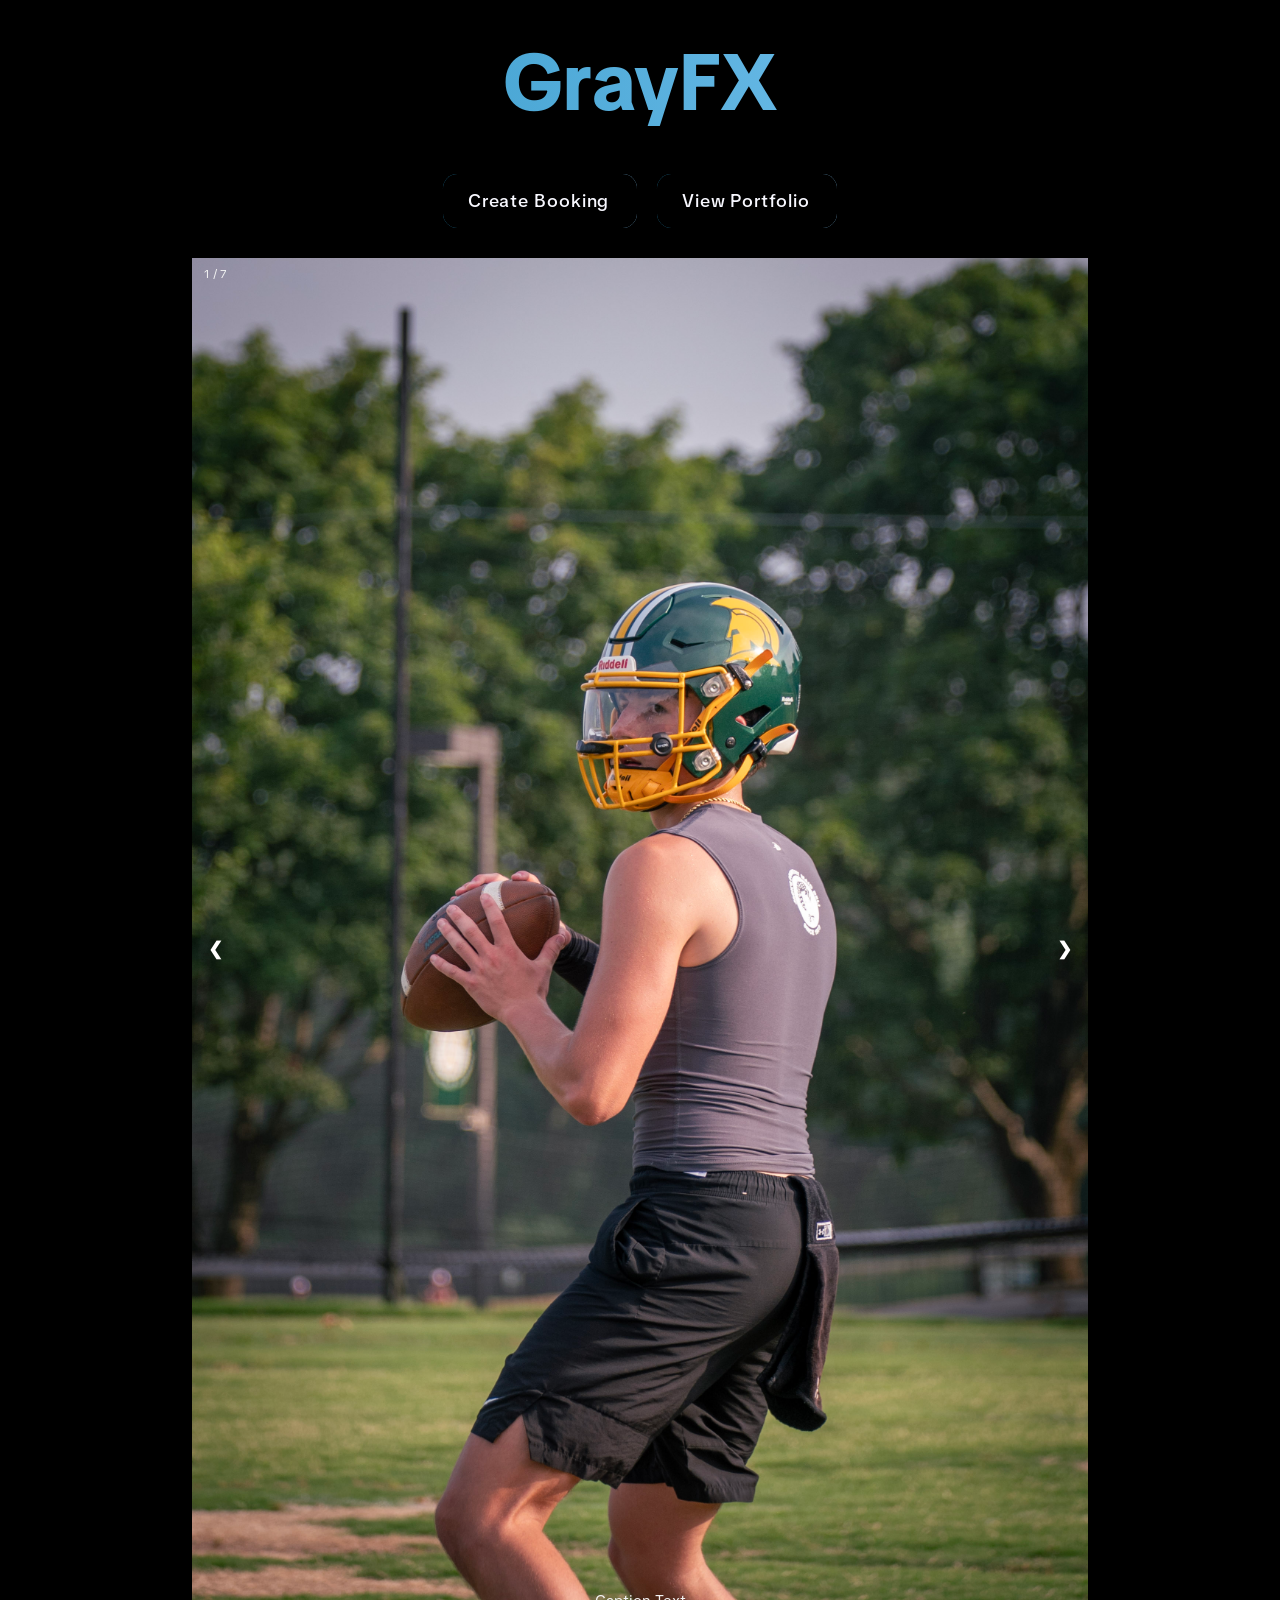
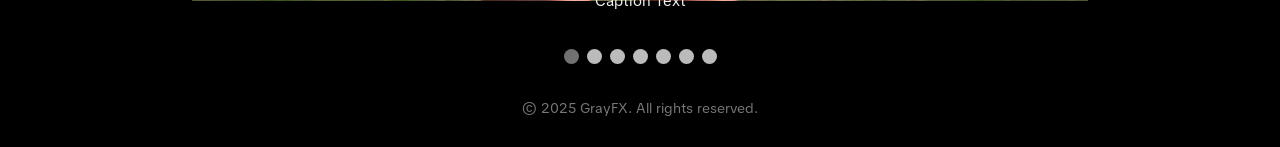
==== index.html @ 68b94ccf "Update index.html" ====
<!doctype html>
<html lang="en">
    <head>
        <meta charset="UTF-8" />
        <meta name="viewport" content="width=device-width, initial-scale=1" />
        <title>GrayFX</title>
        <link rel="preconnect" href="https://fonts.googleapis.com" />
        <link rel="preconnect" href="https://fonts.gstatic.com" crossorigin />
        <link
            href="https://fonts.googleapis.com/css2?family=TikTok+Sans:opsz,wght@12..36,300..900&display=swap"
            rel="stylesheet" />
        <style>
            .tiktok-sans-600 > {
                font-family: "TikTok Sans", sans-serif;
                font-optical-sizing: auto;
                font-weight: 600;
                font-style: normal;
                font-variation-settings:
                    "slnt" 0,
                    "wdth" 100;
            }
            :root {
                --primary: #2885b8;
                --background: #000000;
                --text-light: #f0f0f0;
                --text-muted: #cccccc;
            }

            body {
                margin: 0;
                font-family: "TikTok Sans";
                background-color: var(--background);
                color: var(--text-light);
            }

            .site-title {
                text-align: center;
                font-size: 5rem;
                font-weight: bold;
                margin: 30px 0 10px 0;
                 background: linear-gradient(to right, #228EBD, #8DD0FC);
  -webkit-background-clip: text;
  -webkit-text-fill-color: transparent;
            }

            header {
                background-color: var(--background);
                padding: 10px 20px 30px;
                text-align: center;
            }

            .button-group {
                display: flex;
                justify-content: center;
                gap: 20px;
                margin-top: 20px;
            }

            .button {
                background-color: var(--primary);
                color: #fff;
                padding: 16px 30px;
                font-size: 1.2rem;
                font-weight: bold;
                border: none;
                border-radius: 8px;
                text-decoration: none;
                transition: background-color 0.3s ease;
            }

            .button:hover {
                background-color: #1e6c97;
            }

            .gallery {
                display: grid;
                grid-template-columns: repeat(auto-fit, minmax(280px, 1fr));
                gap: 20px;
                padding: 40px 30px;
                max-width: 1000px;
                margin: 0 auto;
            }

            .gallery-item {
                background-color: #111;
                border-radius: 8px;
                overflow: hidden;
                box-shadow: 0 0 10px rgba(0, 0, 0, 0.6);
            }

            .gallery-item img {
                width: 100%;
                height: auto;
                display: block;
            }

            .caption {
                padding: 12px 16px;
                font-size: 1rem;
                color: var(--text-muted);
                text-align: center;
            }

            footer {
                text-align: center;
                padding: 30px 20px;
                font-size: 0.9rem;
                color: #777;
            }

            @media (max-width: 600px) {
                .site-title {
                    font-size: 2.2rem;
                }

                .button {
                    font-size: 1rem;
                    padding: 12px 20px;
                }
            }

            * {
                box-sizing: border-box;
            }

            /* Slideshow container */
            .slideshow-container {
                max-width: 70%;
                position: relative;
                margin: auto;
            }

            /* Hide the images by default */
            .mySlides {
                display: none;
            }

            /* Next & previous buttons */
            .prev,
            .next {
                cursor: pointer;
                position: absolute;
                top: 50%;
                width: auto;
                margin-top: -22px;
                padding: 16px;
                color: white;
                font-weight: bold;
                font-size: 18px;
                transition: 0.6s ease;
                border-radius: 0 3px 3px 0;
                user-select: none;
            }

            /* Position the "next button" to the right */
            .next {
                right: 0;
                border-radius: 3px 0 0 3px;
            }

            /* On hover, add a black background color with a little bit see-through */
            .prev:hover,
            .next:hover {
                background-color: rgba(0, 0, 0, 0.8);
            }

            /* Caption text */
            .text {
                color: #f2f2f2;
                font-size: 15px;
                padding: 8px 12px;
                position: absolute;
                bottom: 8px;
                width: 100%;
                text-align: center;
            }

            /* Number text (1/3 etc) */
            .numbertext {
                color: #f2f2f2;
                font-size: 12px;
                padding: 8px 12px;
                position: absolute;
                top: 0;
            }

            /* The dots/bullets/indicators */
            .dot {
                cursor: pointer;
                height: 15px;
                width: 15px;
                margin: 0 2px;
                background-color: #bbb;
                border-radius: 50%;
                display: inline-block;
                transition: background-color 0.6s ease;
            }

            .active,
            .dot:hover {
                background-color: #717171;
            }

            /* Fading animation */
            .fade {
                animation-name: fade;
                animation-duration: 1.5s;
            }

            @keyframes fade {
                from {
                    opacity: 0.4;
                }
                to {
                    opacity: 1;
                }
            }
            .cssbuttons-io {
                position: relative;
                font-family: inherit;
                font-weight: 500;
                font-size: 18px;
                letter-spacing: 0.05em;
                border-radius: 0.8em;
                cursor: pointer;
                border: none;
                background: linear-gradient(to right, #228EBD, #8DD0FC);
                color: ghostwhite;
                overflow: hidden;
            }

            .cssbuttons-io svg {
                width: 1.2em;
                height: 1.2em;
                margin-right: 0.5em;
            }

            .cssbuttons-io span {
                position: relative;
                z-index: 10;
                transition: color 0.4s;
                display: inline-flex;
                align-items: center;
                padding: 0.8em 1.2em 0.8em 1.05em;
            }

            .cssbuttons-io::before,
            .cssbuttons-io::after {
                position: absolute;
                top: 0;
                left: 0;
                width: 100%;
                height: 100%;
                z-index: 0;
            }

            .cssbuttons-io::before {
                content: "";
                background: #000;
                width: 120%;
                left: -10%;
                transform: skew(30deg);
                transition: transform 0.4s cubic-bezier(0.3, 1, 0.8, 1);
            }

            .cssbuttons-io:hover::before {
                transform: translate3d(100%, 0, 0);
            }

            .cssbuttons-io:active {
                transform: scale(0.95);
            }
        </style>
        <script>
            window.onload = function () {
                currentSlide(1);
            };

            let slideIndex = 1;

            function plusSlides(n) {
                showSlides((slideIndex += n));
            }

            function currentSlide(n) {
                showSlides((slideIndex = n));
            }

            function showSlides(n) {
                let i;
                let slides = document.getElementsByClassName("mySlides");
                let dots = document.getElementsByClassName("dot");

                if (n > slides.length) {
                    slideIndex = 1;
                }
                if (n < 1) {
                    slideIndex = slides.length;
                }

                for (i = 0; i < slides.length; i++) {
                    slides[i].style.display = "none";
                }

                for (i = 0; i < dots.length; i++) {
                    dots[i].className = dots[i].className.replace(" active", "");
                }

                slides[slideIndex - 1].style.display = "block";
                dots[slideIndex - 1].className += " active";
            }
        </script>
    </head>
    <body>
        <script>
            currentSlide(1);
        </script>
        <div class="site-title">GrayFX</div>

        <header>
            <div class="button-group">
                <button class="cssbuttons-io">
                    <span> Create Booking</span>
                </button>

                <button class="cssbuttons-io">
                    <span> View Portfolio</span>
                </button>
            </div>
        </header>

        <!-- Slideshow container -->
        <div class="slideshow-container">
            <!-- Full-width images with number and caption text -->
            <div class="mySlides fade">
                <div class="numbertext">1 / 7</div>
                <img src="images/photo1.jpg" style="width: 100%" />
                <div class="text">Caption Text</div>
            </div>

            <div class="mySlides fade">
                <div class="numbertext">2 / 7</div>
                <img src="images/photo2.jpg" style="width: 100%" />
                <div class="text">Caption Two</div>
            </div>

            <div class="mySlides fade">
                <div class="numbertext">3 / 7</div>
                <img src="images/photo3.jpg" style="width: 100%" />
                <div class="text">Caption Three</div>
            </div>

            <div class="mySlides fade">
                <div class="numbertext">4 / 7</div>
                <img src="images/photo4.jpg" style="width: 100%" />
                <div class="text">Caption Text</div>
            </div>

            <div class="mySlides fade">
                <div class="numbertext">5 / 7</div>
                <img src="images/photo5.jpg" style="width: 100%" />
                <div class="text">Caption Two</div>
            </div>

            <div class="mySlides fade">
                <div class="numbertext">6 / 7</div>
                <img src="images/photo6.jpg" style="width: 100%" />
                <div class="text">Caption Three</div>
            </div>

            <div class="mySlides fade">
                <div class="numbertext">7 / 7</div>
                <img src="images/photo7.jpg" style="width: 100%" />
                <div class="text">Caption Three</div>
            </div>

            <!-- Next and previous buttons -->
            <a class="prev" onclick="plusSlides(-1)">&#10094;</a>
                                                      <a class="next" onclick="plusSlides(1)">&#10095;</a>
        </div>
        <br />

        <!-- The dots/circles -->
        <div style="text-align: center">
            <span class="dot" onclick="currentSlide(1)"></span>
            <span class="dot" onclick="currentSlide(2)"></span>
            <span class="dot" onclick="currentSlide(3)"></span>
            <span class="dot" onclick="currentSlide(4)"></span>
            <span class="dot" onclick="currentSlide(5)"></span>
            <span class="dot" onclick="currentSlide(6)"></span>
            <span class="dot" onclick="currentSlide(7)"></span>
        </div>

        <footer>&copy; 2025 GrayFX. All rights reserved.</footer>
    </body>
</html>
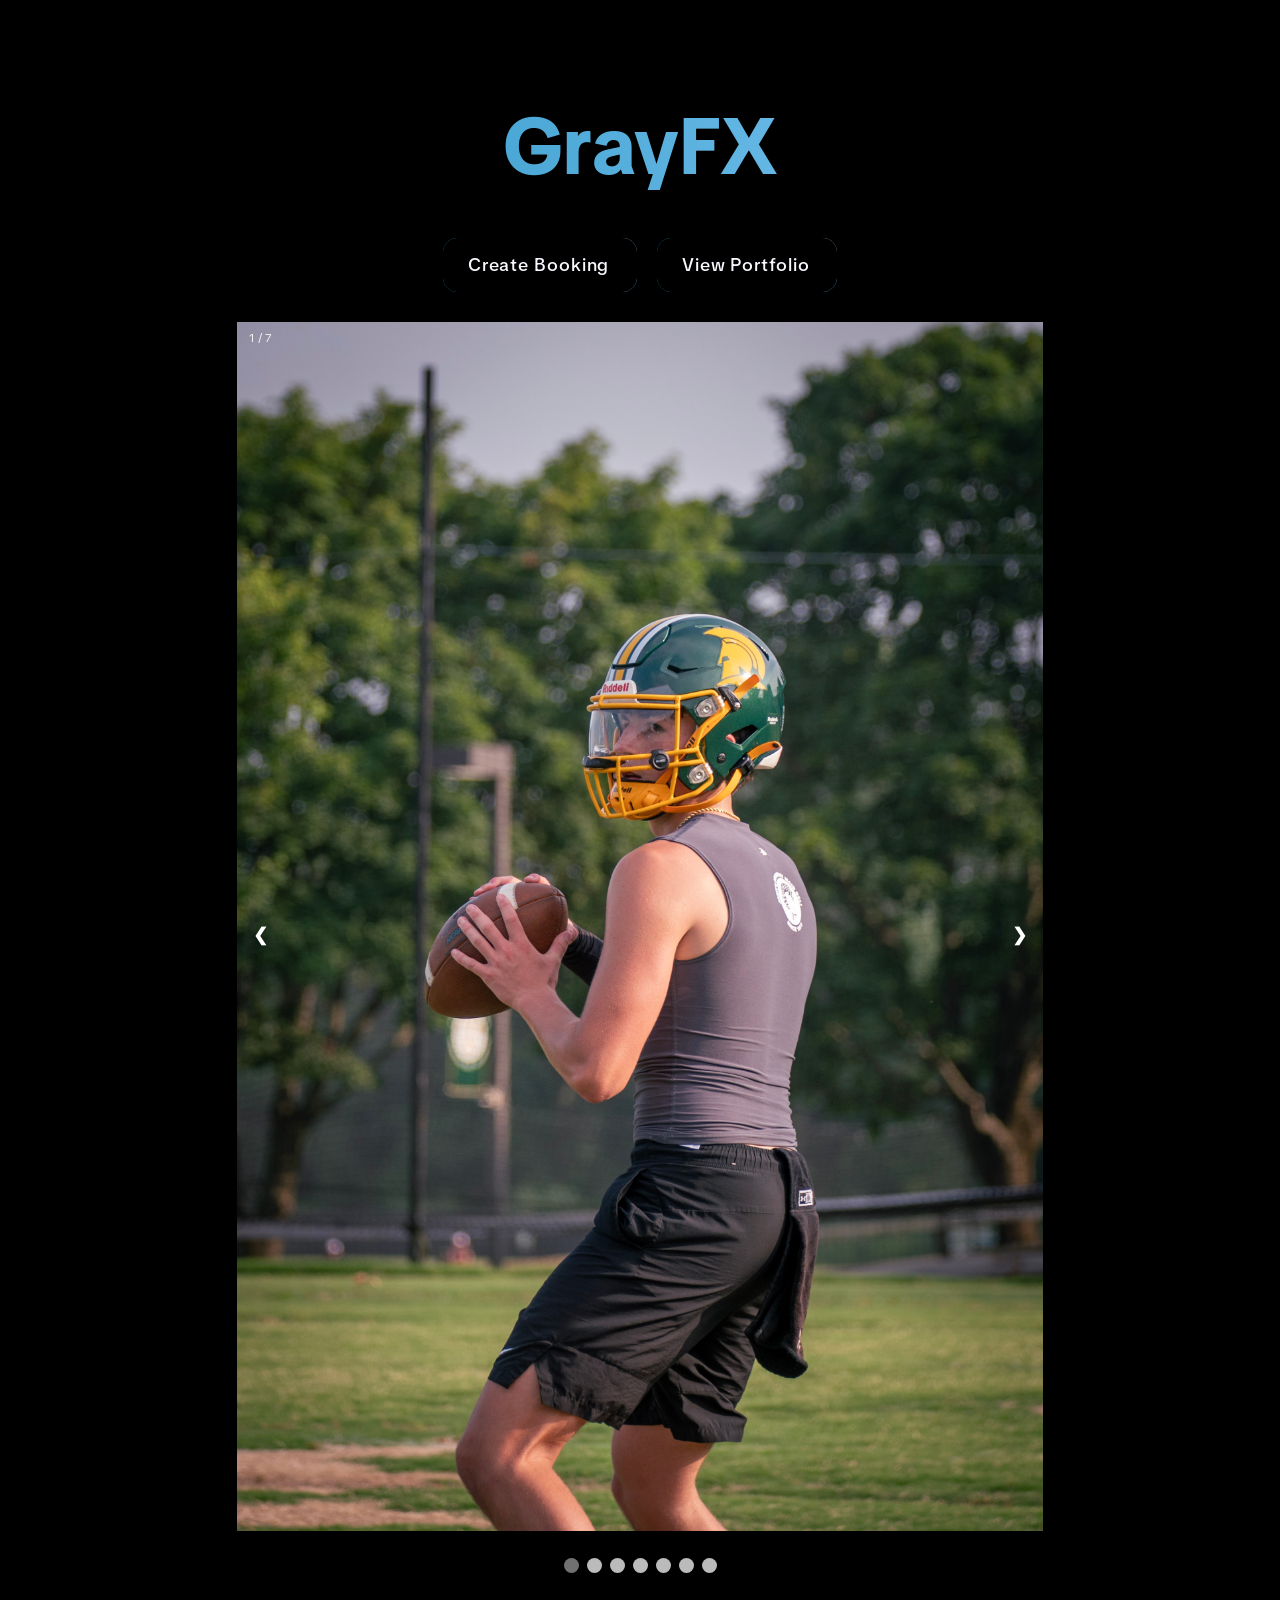
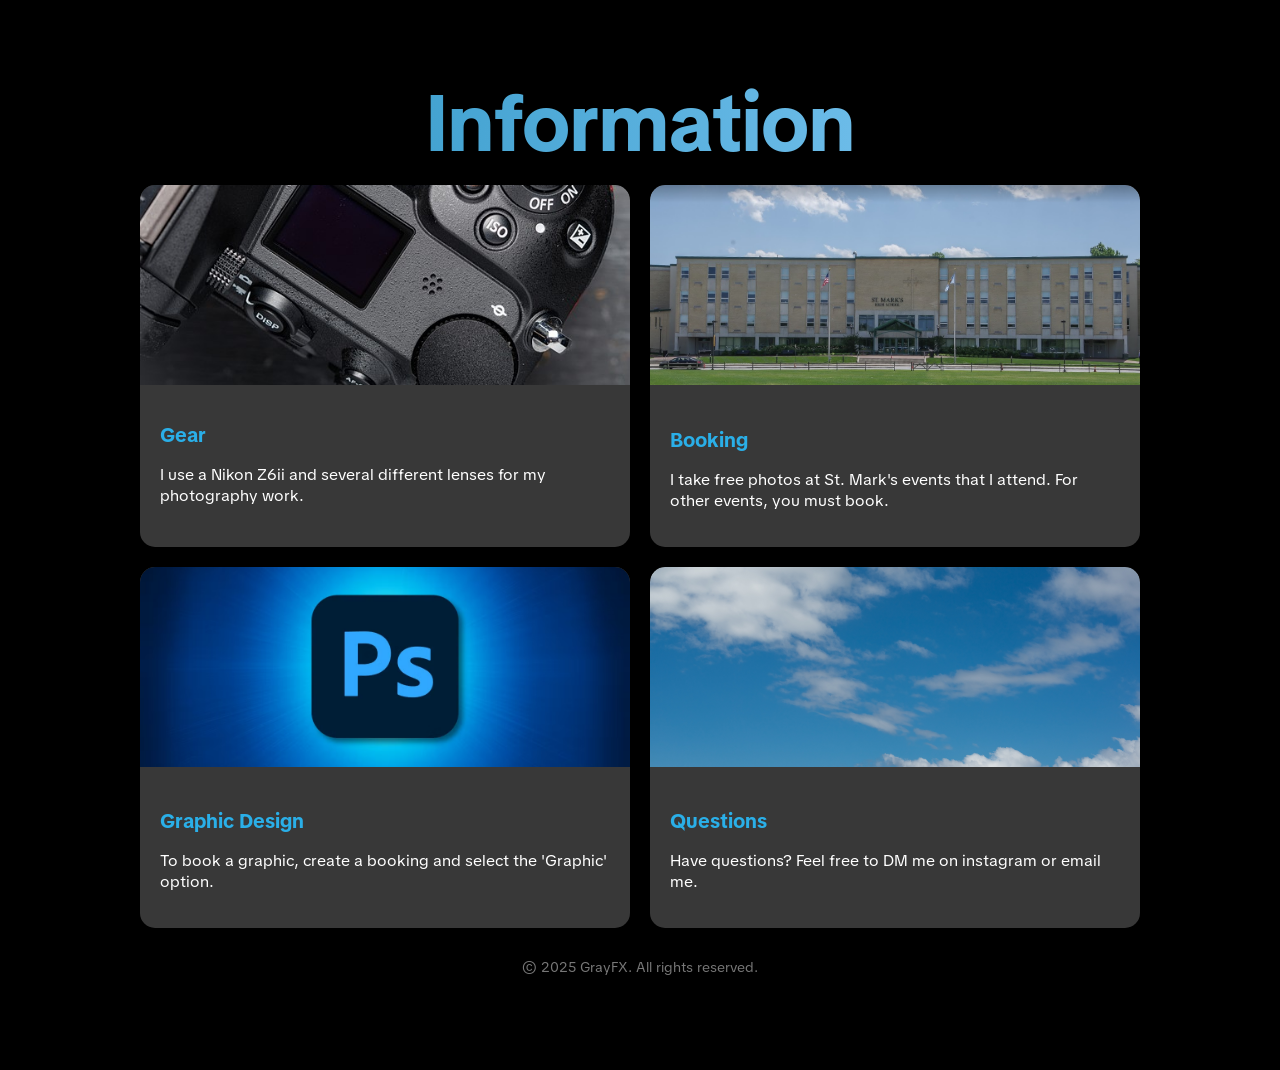
==== commit 6300e0ea: "Add files via upload" ====
--- a/index.html
+++ b/index.html
@@ -10,265 +10,314 @@
             href="https://fonts.googleapis.com/css2?family=TikTok+Sans:opsz,wght@12..36,300..900&display=swap"
             rel="stylesheet" />
         <style>
-            .tiktok-sans-600 > {
-                font-family: "TikTok Sans", sans-serif;
-                font-optical-sizing: auto;
-                font-weight: 600;
-                font-style: normal;
-                font-variation-settings:
-                    "slnt" 0,
-                    "wdth" 100;
-            }
-            :root {
-                --primary: #2885b8;
-                --background: #000000;
-                --text-light: #f0f0f0;
-                --text-muted: #cccccc;
-            }
-
-            body {
-                margin: 0;
-                font-family: "TikTok Sans";
-                background-color: var(--background);
-                color: var(--text-light);
-            }
-
-            .site-title {
-                text-align: center;
-                font-size: 5rem;
-                font-weight: bold;
-                margin: 30px 0 10px 0;
-                 background: linear-gradient(to right, #228EBD, #8DD0FC);
-  -webkit-background-clip: text;
-  -webkit-text-fill-color: transparent;
-            }
-
-            header {
-                background-color: var(--background);
-                padding: 10px 20px 30px;
-                text-align: center;
-            }
-
-            .button-group {
-                display: flex;
-                justify-content: center;
-                gap: 20px;
-                margin-top: 20px;
-            }
-
-            .button {
-                background-color: var(--primary);
-                color: #fff;
-                padding: 16px 30px;
-                font-size: 1.2rem;
-                font-weight: bold;
-                border: none;
-                border-radius: 8px;
-                text-decoration: none;
-                transition: background-color 0.3s ease;
-            }
-
-            .button:hover {
-                background-color: #1e6c97;
-            }
-
-            .gallery {
-                display: grid;
-                grid-template-columns: repeat(auto-fit, minmax(280px, 1fr));
-                gap: 20px;
-                padding: 40px 30px;
-                max-width: 1000px;
-                margin: 0 auto;
-            }
-
-            .gallery-item {
-                background-color: #111;
-                border-radius: 8px;
-                overflow: hidden;
-                box-shadow: 0 0 10px rgba(0, 0, 0, 0.6);
-            }
-
-            .gallery-item img {
-                width: 100%;
-                height: auto;
-                display: block;
-            }
-
-            .caption {
-                padding: 12px 16px;
-                font-size: 1rem;
-                color: var(--text-muted);
-                text-align: center;
-            }
-
-            footer {
-                text-align: center;
-                padding: 30px 20px;
-                font-size: 0.9rem;
-                color: #777;
-            }
-
-            @media (max-width: 600px) {
-                .site-title {
-                    font-size: 2.2rem;
-                }
-
-                .button {
-                    font-size: 1rem;
-                    padding: 12px 20px;
-                }
-            }
-
-            * {
-                box-sizing: border-box;
-            }
-
-            /* Slideshow container */
-            .slideshow-container {
-                max-width: 70%;
-                position: relative;
-                margin: auto;
-            }
-
-            /* Hide the images by default */
-            .mySlides {
-                display: none;
-            }
-
-            /* Next & previous buttons */
-            .prev,
-            .next {
-                cursor: pointer;
-                position: absolute;
-                top: 50%;
-                width: auto;
-                margin-top: -22px;
-                padding: 16px;
-                color: white;
-                font-weight: bold;
-                font-size: 18px;
-                transition: 0.6s ease;
-                border-radius: 0 3px 3px 0;
-                user-select: none;
-            }
-
-            /* Position the "next button" to the right */
-            .next {
-                right: 0;
-                border-radius: 3px 0 0 3px;
-            }
-
-            /* On hover, add a black background color with a little bit see-through */
-            .prev:hover,
-            .next:hover {
-                background-color: rgba(0, 0, 0, 0.8);
-            }
-
-            /* Caption text */
-            .text {
-                color: #f2f2f2;
-                font-size: 15px;
-                padding: 8px 12px;
-                position: absolute;
-                bottom: 8px;
-                width: 100%;
-                text-align: center;
-            }
-
-            /* Number text (1/3 etc) */
-            .numbertext {
-                color: #f2f2f2;
-                font-size: 12px;
-                padding: 8px 12px;
-                position: absolute;
-                top: 0;
-            }
-
-            /* The dots/bullets/indicators */
-            .dot {
-                cursor: pointer;
-                height: 15px;
-                width: 15px;
-                margin: 0 2px;
-                background-color: #bbb;
-                border-radius: 50%;
-                display: inline-block;
-                transition: background-color 0.6s ease;
-            }
-
-            .active,
-            .dot:hover {
-                background-color: #717171;
-            }
-
-            /* Fading animation */
-            .fade {
-                animation-name: fade;
-                animation-duration: 1.5s;
-            }
-
-            @keyframes fade {
-                from {
-                    opacity: 0.4;
-                }
-                to {
-                    opacity: 1;
-                }
-            }
-            .cssbuttons-io {
-                position: relative;
-                font-family: inherit;
-                font-weight: 500;
-                font-size: 18px;
-                letter-spacing: 0.05em;
-                border-radius: 0.8em;
-                cursor: pointer;
-                border: none;
-                background: linear-gradient(to right, #228EBD, #8DD0FC);
-                color: ghostwhite;
-                overflow: hidden;
-            }
-
-            .cssbuttons-io svg {
-                width: 1.2em;
-                height: 1.2em;
-                margin-right: 0.5em;
-            }
-
-            .cssbuttons-io span {
-                position: relative;
-                z-index: 10;
-                transition: color 0.4s;
-                display: inline-flex;
-                align-items: center;
-                padding: 0.8em 1.2em 0.8em 1.05em;
-            }
-
-            .cssbuttons-io::before,
-            .cssbuttons-io::after {
-                position: absolute;
-                top: 0;
-                left: 0;
-                width: 100%;
-                height: 100%;
-                z-index: 0;
-            }
-
-            .cssbuttons-io::before {
-                content: "";
-                background: #000;
-                width: 120%;
-                left: -10%;
-                transform: skew(30deg);
-                transition: transform 0.4s cubic-bezier(0.3, 1, 0.8, 1);
-            }
-
-            .cssbuttons-io:hover::before {
-                transform: translate3d(100%, 0, 0);
-            }
-
-            .cssbuttons-io:active {
-                transform: scale(0.95);
+                    .tiktok-sans-600 > {
+                        font-family: "TikTok Sans", sans-serif;
+                        font-optical-sizing: auto;
+                        font-weight: 600;
+                        font-style: normal;
+                        font-variation-settings:
+                            "slnt" 0,
+                            "wdth" 100;
+                    }
+                    :root {
+                        --primary: #2885b8;
+                        --background: #000000;
+                        --text-light: #f0f0f0;
+                        --text-muted: #cccccc;
+                    }
+
+                    body {
+                        margin: 0;
+                        font-family: "TikTok Sans";
+                        background-color: var(--background);
+                        color: var(--text-light);
+                        padding: 5%
+                    }
+
+                    .site-title {
+                        text-align: center;
+                        font-size: 5rem;
+                        font-weight: bold;
+                        margin: 30px 0 10px 0;
+                        background: linear-gradient(to right, #228ebd, #8dd0fc);
+                        -webkit-background-clip: text;
+                        -webkit-text-fill-color: transparent;
+                    }
+
+                    header {
+                        background-color: var(--background);
+                        padding: 10px 20px 30px;
+                        text-align: center;
+                    }
+
+                    .button-group {
+                        display: flex;
+                        justify-content: center;
+                        gap: 20px;
+                        margin-top: 20px;
+                    }
+
+                    .button {
+                        background-color: var(--primary);
+                        color: #fff;
+                        padding: 16px 30px;
+                        font-size: 1.2rem;
+                        font-weight: bold;
+                        border: none;
+                        border-radius: 8px;
+                        text-decoration: none;
+                        transition: background-color 0.3s ease;
+                    }
+
+                    .button:hover {
+                        background-color: #1e6c97;
+                    }
+
+                    .gallery {
+                        display: grid;
+                        grid-template-columns: repeat(auto-fit, minmax(280px, 1fr));
+                        gap: 20px;
+                        padding: 40px 30px;
+                        max-width: 1000px;
+                        margin: 0 auto;
+                    }
+
+                    .gallery-item {
+                        background-color: #111;
+                        border-radius: 8px;
+                        overflow: hidden;
+                        box-shadow: 0 0 10px rgba(0, 0, 0, 0.6);
+                    }
+
+                    .gallery-item img {
+                        width: 100%;
+                        height: auto;
+                        display: block;
+                    }
+
+                    .caption {
+                        padding: 12px 16px;
+                        font-size: 1rem;
+                        color: var(--text-muted);
+                        text-align: center;
+                    }
+
+                    footer {
+                        text-align: center;
+                        padding: 30px 20px;
+                        font-size: 0.9rem;
+                        color: #777;
+                    }
+
+                    @media (max-width: 600px) {
+                        .site-title {
+                            font-size: 2.2rem;
+                        }
+
+                        .button {
+                            font-size: 1rem;
+                            padding: 12px 20px;
+                        }
+                    }
+
+                    * {
+                        box-sizing: border-box;
+                    }
+
+                    /* Slideshow container */
+                    .slideshow-container {
+                        max-width: 70%;
+                        position: relative;
+                        margin: auto;
+                    }
+
+                    /* Hide the images by default */
+                    .mySlides {
+                        display: none;
+                    }
+
+                    /* Next & previous buttons */
+                    .prev,
+                    .next {
+                        cursor: pointer;
+                        position: absolute;
+                        top: 50%;
+                        width: auto;
+                        margin-top: -22px;
+                        padding: 16px;
+                        color: white;
+                        font-weight: bold;
+                        font-size: 18px;
+                        transition: 0.6s ease;
+                        border-radius: 0 3px 3px 0;
+                        user-select: none;
+                    }
+
+                    /* Position the "next button" to the right */
+                    .next {
+                        right: 0;
+                        border-radius: 3px 0 0 3px;
+                    }
+
+                    /* On hover, add a black background color with a little bit see-through */
+                    .prev:hover,
+                    .next:hover {
+                        background-color: rgba(0, 0, 0, 0.8);
+                    }
+
+                    /* Caption text */
+                    .text {
+                        color: #f2f2f2;
+                        font-size: 15px;
+                        padding: 8px 12px;
+                        position: absolute;
+                        bottom: 8px;
+                        width: 100%;
+                        text-align: center;
+                    }
+
+                    /* Number text (1/3 etc) */
+                    .numbertext {
+                        color: #f2f2f2;
+                        font-size: 12px;
+                        padding: 8px 12px;
+                        position: absolute;
+                        top: 0;
+                    }
+
+                    /* The dots/bullets/indicators */
+                    .dot {
+                        cursor: pointer;
+                        height: 15px;
+                        width: 15px;
+                        margin: 0 2px;
+                        background-color: #bbb;
+                        border-radius: 50%;
+                        display: inline-block;
+                        transition: background-color 0.6s ease;
+                    }
+
+                    .active,
+                    .dot:hover {
+                        background-color: #717171;
+                    }
+
+                    /* Fading animation */
+                    .fade {
+                        animation-name: fade;
+                        animation-duration: 1.5s;
+                    }
+
+                    @keyframes fade {
+                        from {
+                            opacity: 0.4;
+                        }
+                        to {
+                            opacity: 1;
+                        }
+                    }
+                    .cssbuttons-io {
+                        position: relative;
+                        font-family: inherit;
+                        font-weight: 500;
+                        font-size: 18px;
+                        letter-spacing: 0.05em;
+                        border-radius: 0.8em;
+                        cursor: pointer;
+                        border: none;
+                        background: linear-gradient(to right, #228ebd, #8dd0fc);
+                        color: ghostwhite;
+                        overflow: hidden;
+                    }
+
+                    .cssbuttons-io svg {
+                        width: 1.2em;
+                        height: 1.2em;
+                        margin-right: 0.5em;
+                    }
+
+                    .cssbuttons-io span {
+                        position: relative;
+                        z-index: 10;
+                        transition: color 0.4s;
+                        display: inline-flex;
+                        align-items: center;
+                        padding: 0.8em 1.2em 0.8em 1.05em;
+                    }
+
+                    .cssbuttons-io::before,
+                    .cssbuttons-io::after {
+                        position: absolute;
+                        top: 0;
+                        left: 0;
+                        width: 100%;
+                        height: 100%;
+                        z-index: 0;
+                    }
+
+                    .cssbuttons-io::before {
+                        content: "";
+                        background: #000;
+                        width: 120%;
+                        left: -10%;
+                        transform: skew(30deg);
+                        transition: transform 0.4s cubic-bezier(0.3, 1, 0.8, 1);
+                    }
+
+                    .cssbuttons-io:hover::before {
+                        transform: translate3d(100%, 0, 0);
+                    }
+
+                    .cssbuttons-io:active {
+                        transform: scale(0.95);
+                    }
+
+                    .panel-grid {
+              display: grid;
+              grid-template-columns: repeat(2, 1fr);
+              gap: 20px;
+              max-width: 1000px;
+              margin: 0 auto;
+            }
+
+            .panel {
+              background: #383838;
+              border-radius: 15px;
+              overflow: hidden;
+              box-shadow: 0 2px 10px rgba(0,0,0,0.1);
+              transition: transform 0.2s;
+            }
+
+            .panel:hover {
+              transform: translateY(-5px);
+            }
+
+            .panel img {
+              width: 100%;
+              height: 200px;
+              object-fit: cover;
+              border-top-left-radius: 15px;
+              border-top-right-radius: 15px;
+            }
+
+            .panel-content {
+              padding: 20px;
+            }
+
+            .panel-title {
+              font-size: 1.25rem;
+              margin-bottom: 10px;
+              color: #2aafe8;
+            }
+
+            .panel-text {
+              font-size: 1rem;
+              color: #ffffff;
+            }
+
+            @media (max-width: 768px) {
+              .panel-grid {
+                grid-template-columns: 1fr;
             }
         </style>
         <script>
@@ -319,13 +368,16 @@
 
         <header>
             <div class="button-group">
+                <a href="https://docs.google.com/forms/d/e/1FAIpQLSdxWa_-aRoqwwQq-hvl-vgaPsF5F_NBL4jzdLC981Zwb63j2g/viewform?usp=header">
                 <button class="cssbuttons-io">
                     <span> Create Booking</span>
                 </button>
-
+                </a>
+                <a href="https://grayflickz.myportfolio.com/">
                 <button class="cssbuttons-io">
                     <span> View Portfolio</span>
                 </button>
+                </a>
             </div>
         </header>
 
@@ -334,49 +386,42 @@
             <!-- Full-width images with number and caption text -->
             <div class="mySlides fade">
                 <div class="numbertext">1 / 7</div>
-                <img src="images/photo1.jpg" style="width: 100%" />
-                <div class="text">Caption Text</div>
+                <img src="/images/photo1.jpg" style="width: 100%" />
             </div>
 
             <div class="mySlides fade">
                 <div class="numbertext">2 / 7</div>
-                <img src="images/photo2.jpg" style="width: 100%" />
-                <div class="text">Caption Two</div>
+                <img src="/images/photo2.jpg" style="width: 100%" />
             </div>
 
             <div class="mySlides fade">
                 <div class="numbertext">3 / 7</div>
-                <img src="images/photo3.jpg" style="width: 100%" />
-                <div class="text">Caption Three</div>
+                <img src="/images/photo3.jpg" style="width: 100%" />
             </div>
 
             <div class="mySlides fade">
                 <div class="numbertext">4 / 7</div>
-                <img src="images/photo4.jpg" style="width: 100%" />
-                <div class="text">Caption Text</div>
+                <img src="/images/photo4.jpg" style="width: 100%" />
             </div>
 
             <div class="mySlides fade">
                 <div class="numbertext">5 / 7</div>
-                <img src="images/photo5.jpg" style="width: 100%" />
-                <div class="text">Caption Two</div>
+                <img src="/images/photo5.jpg" style="width: 100%" />
             </div>
 
             <div class="mySlides fade">
                 <div class="numbertext">6 / 7</div>
-                <img src="images/photo6.jpg" style="width: 100%" />
-                <div class="text">Caption Three</div>
+                <img src="/images/photo6.jpg" style="width: 100%" />
             </div>
 
             <div class="mySlides fade">
                 <div class="numbertext">7 / 7</div>
-                <img src="images/photo7.jpg" style="width: 100%" />
-                <div class="text">Caption Three</div>
+                <img src="/images/photo7.jpg" style="width: 100%" />
             </div>
 
             <!-- Next and previous buttons -->
             <a class="prev" onclick="plusSlides(-1)">&#10094;</a>
-                                                      <a class="next" onclick="plusSlides(1)">&#10095;</a>
+            <a class="next" onclick="plusSlides(1)">&#10095;</a>
         </div>
         <br />
 
@@ -390,7 +435,45 @@
             <span class="dot" onclick="currentSlide(6)"></span>
             <span class="dot" onclick="currentSlide(7)"></span>
         </div>
-
+        <br />
+        <br />
+        <br />
+        <div class="site-title">Information</div>
+        <div class="panel-grid">
+            <div class="panel">
+                <img src="/images/nikonz62.jpeg" alt="Nikon Z6ii" style="width: 100%; display: block; margin: auto" />
+                <div class="panel-content">
+                    <h2 class="panel-title">Gear</h2>
+                    <p class="panel-text">I use a Nikon Z6ii and several different lenses for my photography work.</p>
+                </div>
+            </div>
+
+            <div class="panel">
+                <img src="images/stmarks.webp" alt="Image 2" />
+                <div class="panel-content">
+                    <h2 class="panel-title">Booking</h2>
+                    <p class="panel-text">
+                        I take free photos at St. Mark's events that I attend. For other events, you must book.
+                    </p>
+                </div>
+            </div>
+
+            <div class="panel">
+                <img src="images/photoshop.avif" alt="Image 3" />
+                <div class="panel-content">
+                    <h2 class="panel-title">Graphic Design</h2>
+                    <p class="panel-text">To book a graphic, create a booking and select the 'Graphic' option.</p>
+                </div>
+            </div>
+
+            <div class="panel">
+                <img src="images/sky.jpg" alt="Image 4" />
+                <div class="panel-content">
+                    <h2 class="panel-title">Questions</h2>
+                    <p class="panel-text">Have questions? Feel free to DM me on instagram or email me.</p>
+                </div>
+            </div>
+        </div>
         <footer>&copy; 2025 GrayFX. All rights reserved.</footer>
     </body>
 </html>
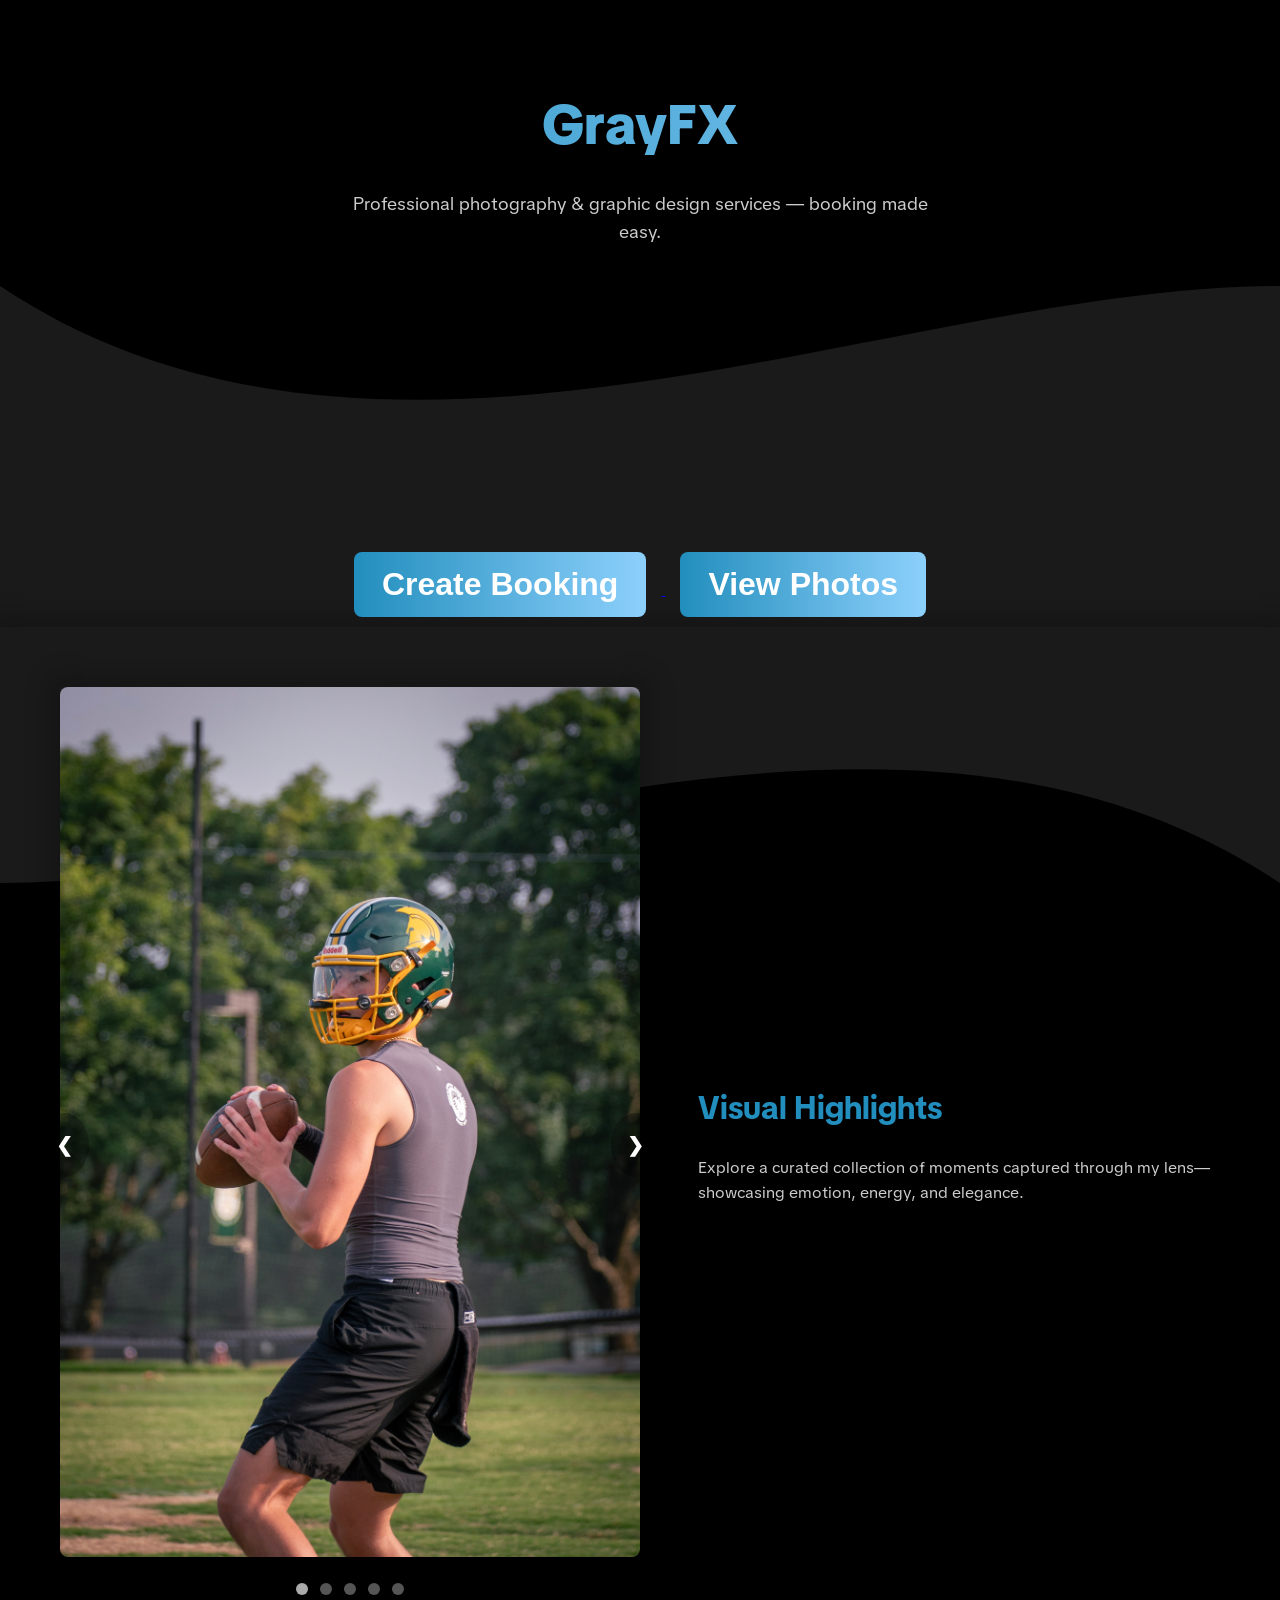
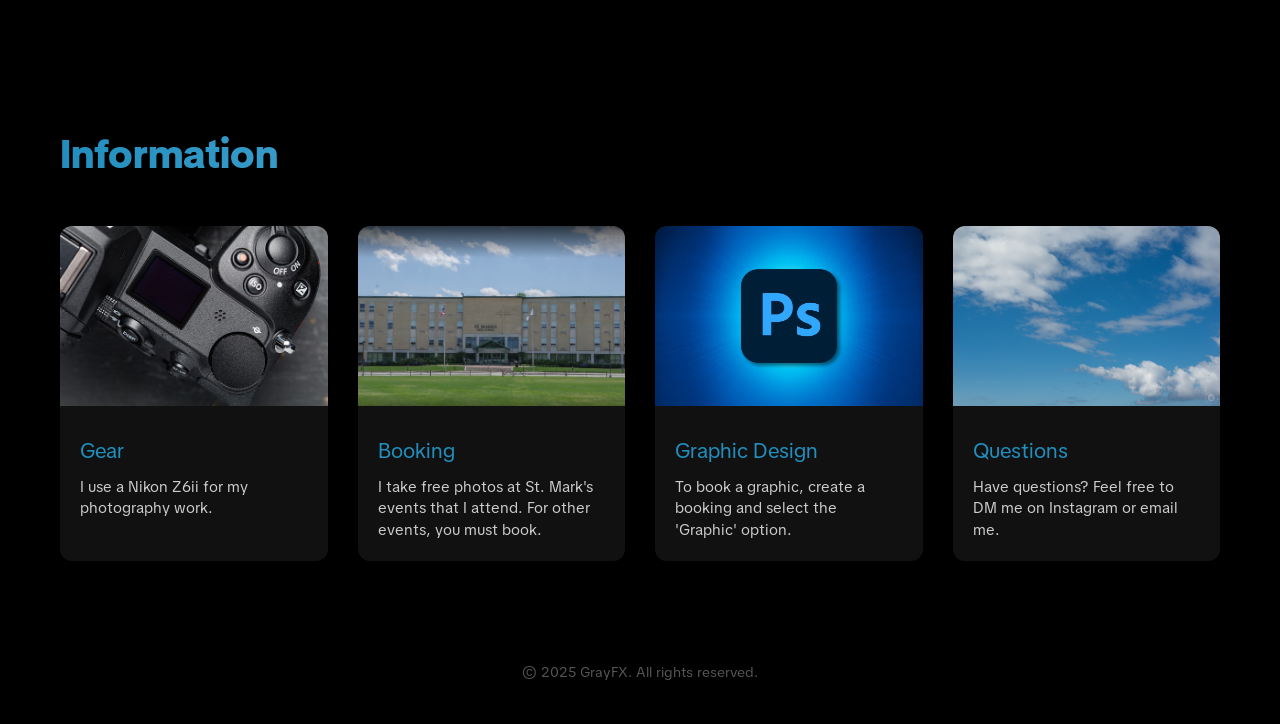
==== commit a6cf756a: "Update index.html" ====
--- a/index.html
+++ b/index.html
@@ -7,473 +7,423 @@
         <link rel="preconnect" href="https://fonts.googleapis.com" />
         <link rel="preconnect" href="https://fonts.gstatic.com" crossorigin />
         <link
-            href="https://fonts.googleapis.com/css2?family=TikTok+Sans:opsz,wght@12..36,300..900&display=swap"
+            href="https://fonts.googleapis.com/css2?family=TikTok+Sans:wght@400;600;800&display=swap"
             rel="stylesheet" />
         <style>
-                    .tiktok-sans-600 > {
-                        font-family: "TikTok Sans", sans-serif;
-                        font-optical-sizing: auto;
-                        font-weight: 600;
-                        font-style: normal;
-                        font-variation-settings:
-                            "slnt" 0,
-                            "wdth" 100;
-                    }
-                    :root {
-                        --primary: #2885b8;
-                        --background: #000000;
-                        --text-light: #f0f0f0;
-                        --text-muted: #cccccc;
-                    }
-
-                    body {
-                        margin: 0;
-                        font-family: "TikTok Sans";
-                        background-color: var(--background);
-                        color: var(--text-light);
-                        padding: 5%
-                    }
-
-                    .site-title {
-                        text-align: center;
-                        font-size: 5rem;
-                        font-weight: bold;
-                        margin: 30px 0 10px 0;
-                        background: linear-gradient(to right, #228ebd, #8dd0fc);
-                        -webkit-background-clip: text;
-                        -webkit-text-fill-color: transparent;
-                    }
-
-                    header {
-                        background-color: var(--background);
-                        padding: 10px 20px 30px;
-                        text-align: center;
-                    }
-
-                    .button-group {
-                        display: flex;
-                        justify-content: center;
-                        gap: 20px;
-                        margin-top: 20px;
-                    }
-
-                    .button {
-                        background-color: var(--primary);
-                        color: #fff;
-                        padding: 16px 30px;
-                        font-size: 1.2rem;
-                        font-weight: bold;
-                        border: none;
-                        border-radius: 8px;
-                        text-decoration: none;
-                        transition: background-color 0.3s ease;
-                    }
-
-                    .button:hover {
-                        background-color: #1e6c97;
-                    }
-
-                    .gallery {
-                        display: grid;
-                        grid-template-columns: repeat(auto-fit, minmax(280px, 1fr));
-                        gap: 20px;
-                        padding: 40px 30px;
-                        max-width: 1000px;
-                        margin: 0 auto;
-                    }
-
-                    .gallery-item {
-                        background-color: #111;
-                        border-radius: 8px;
-                        overflow: hidden;
-                        box-shadow: 0 0 10px rgba(0, 0, 0, 0.6);
-                    }
-
-                    .gallery-item img {
-                        width: 100%;
-                        height: auto;
-                        display: block;
-                    }
-
-                    .caption {
-                        padding: 12px 16px;
-                        font-size: 1rem;
-                        color: var(--text-muted);
-                        text-align: center;
-                    }
-
-                    footer {
-                        text-align: center;
-                        padding: 30px 20px;
-                        font-size: 0.9rem;
-                        color: #777;
-                    }
-
-                    @media (max-width: 600px) {
-                        .site-title {
-                            font-size: 2.2rem;
-                        }
-
-                        .button {
-                            font-size: 1rem;
-                            padding: 12px 20px;
-                        }
-                    }
-
-                    * {
-                        box-sizing: border-box;
-                    }
-
-                    /* Slideshow container */
-                    .slideshow-container {
-                        max-width: 70%;
-                        position: relative;
-                        margin: auto;
-                    }
-
-                    /* Hide the images by default */
-                    .mySlides {
-                        display: none;
-                    }
-
-                    /* Next & previous buttons */
-                    .prev,
-                    .next {
-                        cursor: pointer;
-                        position: absolute;
-                        top: 50%;
-                        width: auto;
-                        margin-top: -22px;
-                        padding: 16px;
-                        color: white;
-                        font-weight: bold;
-                        font-size: 18px;
-                        transition: 0.6s ease;
-                        border-radius: 0 3px 3px 0;
-                        user-select: none;
-                    }
-
-                    /* Position the "next button" to the right */
-                    .next {
-                        right: 0;
-                        border-radius: 3px 0 0 3px;
-                    }
-
-                    /* On hover, add a black background color with a little bit see-through */
-                    .prev:hover,
-                    .next:hover {
-                        background-color: rgba(0, 0, 0, 0.8);
-                    }
-
-                    /* Caption text */
-                    .text {
-                        color: #f2f2f2;
-                        font-size: 15px;
-                        padding: 8px 12px;
-                        position: absolute;
-                        bottom: 8px;
-                        width: 100%;
-                        text-align: center;
-                    }
-
-                    /* Number text (1/3 etc) */
-                    .numbertext {
-                        color: #f2f2f2;
-                        font-size: 12px;
-                        padding: 8px 12px;
-                        position: absolute;
-                        top: 0;
-                    }
-
-                    /* The dots/bullets/indicators */
-                    .dot {
-                        cursor: pointer;
-                        height: 15px;
-                        width: 15px;
-                        margin: 0 2px;
-                        background-color: #bbb;
-                        border-radius: 50%;
-                        display: inline-block;
-                        transition: background-color 0.6s ease;
-                    }
-
-                    .active,
-                    .dot:hover {
-                        background-color: #717171;
-                    }
-
-                    /* Fading animation */
-                    .fade {
-                        animation-name: fade;
-                        animation-duration: 1.5s;
-                    }
-
-                    @keyframes fade {
-                        from {
-                            opacity: 0.4;
-                        }
-                        to {
-                            opacity: 1;
-                        }
-                    }
-                    .cssbuttons-io {
-                        position: relative;
-                        font-family: inherit;
-                        font-weight: 500;
-                        font-size: 18px;
-                        letter-spacing: 0.05em;
-                        border-radius: 0.8em;
-                        cursor: pointer;
-                        border: none;
-                        background: linear-gradient(to right, #228ebd, #8dd0fc);
-                        color: ghostwhite;
-                        overflow: hidden;
-                    }
-
-                    .cssbuttons-io svg {
-                        width: 1.2em;
-                        height: 1.2em;
-                        margin-right: 0.5em;
-                    }
-
-                    .cssbuttons-io span {
-                        position: relative;
-                        z-index: 10;
-                        transition: color 0.4s;
-                        display: inline-flex;
-                        align-items: center;
-                        padding: 0.8em 1.2em 0.8em 1.05em;
-                    }
-
-                    .cssbuttons-io::before,
-                    .cssbuttons-io::after {
-                        position: absolute;
-                        top: 0;
-                        left: 0;
-                        width: 100%;
-                        height: 100%;
-                        z-index: 0;
-                    }
-
-                    .cssbuttons-io::before {
-                        content: "";
-                        background: #000;
-                        width: 120%;
-                        left: -10%;
-                        transform: skew(30deg);
-                        transition: transform 0.4s cubic-bezier(0.3, 1, 0.8, 1);
-                    }
-
-                    .cssbuttons-io:hover::before {
-                        transform: translate3d(100%, 0, 0);
-                    }
-
-                    .cssbuttons-io:active {
-                        transform: scale(0.95);
-                    }
-
-                    .panel-grid {
-              display: grid;
-              grid-template-columns: repeat(2, 1fr);
-              gap: 20px;
-              max-width: 1000px;
-              margin: 0 auto;
+            .svg-1 {
+                display: inline-block;
+                position: absolute;
+                left: 0;
+            }
+            .svg-2 {
+                left: 0;
+                margin-top: -80%;
+                display: block;
+            }
+            .dg-container {
+                display: inline-block;
+                position: relative;
+                width: 100%;
+                vertical-align: middle;
+                overflow: hidden;
+            }
+            :root {
+                --primary: #228ebd;
+                --dark: #000;
+                --light-text: #ffffff;
+                --muted-text: #cccccc;
+                --section-padding: 60px 20px;
+                --max-width: 1200px;
+            }
+
+            * {
+                box-sizing: border-box;
+                margin: 0;
+                padding: 0;
+            }
+
+            body {
+                font-family: "TikTok Sans", sans-serif;
+                color: var(--light-text);
+                background-color: var(--dark);
+                line-height: 1.6;
+            }
+
+            .container {
+                max-width: var(--max-width);
+                margin: 0 auto;
+                padding: 0 20px;
+            }
+
+            .hero {
+                background-color: var(--dark);
+                padding: 80px 20px 40px;
+                text-align: center;
+            }
+
+            .site-title {
+                font-size: 3.5rem;
+                font-weight: 800;
+                background: linear-gradient(to right, #228ebd, #8dd0fc);
+                -webkit-background-clip: text;
+                -webkit-text-fill-color: transparent;
+                margin-bottom: 20px;
+            }
+
+            .buttons-section {
+                background-color: #1a1a1a;
+                text-align: center;
+            }
+
+            .btn {
+                margin: 10px 15px;
+                padding: 14px 28px;
+                font-size: 2rem;
+                font-weight: 600;
+                color: #fff;
+                background: linear-gradient(to right, #228ebd, #8dd0fc);
+                border: none;
+                border-radius: 8px;
+                transition:
+                    transform 0.2s,
+                    box-shadow 0.2s;
+            }
+
+            .btn:hover {
+                transform: translateY(-3px);
+                box-shadow: 0 6px 15px rgba(0, 0, 0, 0.3);
+            }
+
+            /* Slideshow section */
+            .slideshow {
+                background-color: var(--dark);
+                padding: var(--section-padding);
+                box-shadow: 0px 0px 22px 12px rgba(0, 0, 0, 0.2);
+            }
+
+            .slideshow-flex {
+                display: flex;
+                align-items: center;
+                justify-content: space-between;
+                gap: 40px;
+                flex-wrap: wrap;
+            }
+
+            .slideshow-container {
+                flex: 1 1 500px;
+                max-width: 50%;
+                position: relative;
+                box-shadow: 0px 0px 22px 12px rgba(0, 0, 0, 0.2);
+            }
+
+            .slideshow-text {
+                flex: 1 1 400px;
+                max-width: 45%;
+            }
+
+            .slideshow-title {
+                font-size: 2rem;
+                color: var(--primary);
+                margin-bottom: 20px;
+            }
+
+            .slideshow-caption {
+                font-size: 1rem;
+                color: var(--muted-text);
+                line-height: 1.6;
+            }
+
+            .mySlides {
+                display: none;
+            }
+            .mySlides img {
+                width: 100%;
+                display: block;
+                border-radius: 8px;
+            }
+
+            .prev,
+            .next {
+                position: absolute;
+                top: 50%;
+                padding: 16px;
+                color: white;
+                font-size: 20px;
+                font-weight: bold;
+                cursor: pointer;
+                user-select: none;
+                background: rgba(0, 0, 0, 0.3);
+                border-radius: 50%;
+                transform: translateY(-50%);
+            }
+            .next {
+                right: -20px;
+            }
+            .prev {
+                left: -20px;
+            }
+
+            .dot-container {
+                text-align: center;
+                margin-top: 20px;
+            }
+
+            .dot {
+                cursor: pointer;
+                height: 12px;
+                width: 12px;
+                margin: 0 4px;
+                background: #555;
+                border-radius: 50%;
+                display: inline-block;
+                transition: background 0.3s;
+            }
+
+            .dot.active,
+            .dot:hover {
+                background: #aaa;
+            }
+
+            /* Info section */
+            .info-section {
+                background-color: var(--dark);
+                padding: var(--section-padding);
+            }
+
+            .info-grid {
+                display: grid;
+                grid-template-columns: repeat(auto-fit, minmax(240px, 1fr));
+                gap: 30px;
+                max-width: var(--max-width);
+                margin: 0 auto;
             }
 
             .panel {
-              background: #383838;
-              border-radius: 15px;
-              overflow: hidden;
-              box-shadow: 0 2px 10px rgba(0,0,0,0.1);
-              transition: transform 0.2s;
+                background: #111;
+                border-radius: 12px;
+                overflow: hidden;
+                transition:
+                    transform 0.2s,
+                    box-shadow 0.2s;
             }
 
             .panel:hover {
-              transform: translateY(-5px);
+                transform: translateY(-4px);
+                box-shadow: 0 8px 20px rgba(0, 0, 0, 0.6);
             }
 
             .panel img {
-              width: 100%;
-              height: 200px;
-              object-fit: cover;
-              border-top-left-radius: 15px;
-              border-top-right-radius: 15px;
+                width: 100%;
+                height: 180px;
+                object-fit: cover;
             }
 
             .panel-content {
-              padding: 20px;
+                padding: 20px;
             }
 
             .panel-title {
-              font-size: 1.25rem;
-              margin-bottom: 10px;
-              color: #2aafe8;
+                font-size: 1.3rem;
+                color: var(--primary);
+                margin-bottom: 10px;
             }
 
             .panel-text {
-              font-size: 1rem;
-              color: #ffffff;
+                color: var(--muted-text);
+                font-size: 0.95rem;
+                line-height: 1.4;
+            }
+
+            footer {
+                background: var(--dark);
+                padding: 40px 20px;
+                text-align: center;
+                font-size: 0.9rem;
+                color: #555;
             }
 
             @media (max-width: 768px) {
-              .panel-grid {
-                grid-template-columns: 1fr;
+                .site-title {
+                    font-size: 2.75rem;
+                }
+                .btn {
+                    padding: 12px 24px;
+                    font-size: 1rem;
+                }
+
+                .slideshow-flex {
+                    flex-direction: column;
+                    text-align: center;
+                }
+
+                .slideshow-container,
+                .slideshow-text {
+                    max-width: 100%;
+                }
+
+                .slideshow-title {
+                    margin-top: 30px;
+                    font-size: 1.6rem;
+                }
+
+                .panel img {
+                    height: 150px;
+                }
             }
         </style>
-        <script>
-            window.onload = function () {
-                currentSlide(1);
-            };
-
-            let slideIndex = 1;
-
-            function plusSlides(n) {
-                showSlides((slideIndex += n));
-            }
-
-            function currentSlide(n) {
-                showSlides((slideIndex = n));
-            }
-
-            function showSlides(n) {
-                let i;
-                let slides = document.getElementsByClassName("mySlides");
-                let dots = document.getElementsByClassName("dot");
-
-                if (n > slides.length) {
-                    slideIndex = 1;
-                }
-                if (n < 1) {
-                    slideIndex = slides.length;
-                }
-
-                for (i = 0; i < slides.length; i++) {
-                    slides[i].style.display = "none";
-                }
-
-                for (i = 0; i < dots.length; i++) {
-                    dots[i].className = dots[i].className.replace(" active", "");
-                }
-
-                slides[slideIndex - 1].style.display = "block";
-                dots[slideIndex - 1].className += " active";
-            }
-        </script>
     </head>
+
     <body>
-        <script>
-            currentSlide(1);
-        </script>
-        <div class="site-title">GrayFX</div>
-
-        <header>
-            <div class="button-group">
-                <a href="https://docs.google.com/forms/d/e/1FAIpQLSdxWa_-aRoqwwQq-hvl-vgaPsF5F_NBL4jzdLC981Zwb63j2g/viewform?usp=header">
-                <button class="cssbuttons-io">
-                    <span> Create Booking</span>
-                </button>
+        <!-- Hero -->
+        <section class="hero">
+            <div class="container">
+                <div class="site-title">GrayFX</div>
+                <p style="color: var(--muted-text); font-size: 1.1rem; max-width: 600px; margin: 0 auto">
+                    Professional photography & graphic design services — booking made easy.
+                </p>
+            </div>
+        </section>
+
+        <!-- Buttons -->
+        <div class="dg-container">
+            <svg
+                class="svg-2"
+                viewBox="0 0 500 500"
+                preserveAspectRatio="xMinYMin meet"
+                style="transform: scaleY(-1); transform: scale(-1)">
+                <path d="M0,100 C150,100 350,0 500,100 L500,00 L0,0 Z" style="stroke: none; fill: #1a1a1a"></path>
+            </svg>
+        </div>
+        <section class="buttons-section">
+            <div class="container">
+                <a
+                    class="btnhold"
+                    href="https://docs.google.com/forms/d/e/1FAIpQLSdxWa_-aRoqwwQq-hvl-vgaPsF5F_NBL4jzdLC981Zwb63j2g/viewform?usp=header">
+                    <button class="btn">Create Booking</button>
                 </a>
-                <a href="https://grayflickz.myportfolio.com/">
-                <button class="cssbuttons-io">
-                    <span> View Portfolio</span>
-                </button>
+                <a href="https://grayflickz.myportfolio.com/" class="btnhold">
+                    <button class="btn">View Photos</button>
                 </a>
             </div>
-        </header>
-
-        <!-- Slideshow container -->
-        <div class="slideshow-container">
-            <!-- Full-width images with number and caption text -->
-            <div class="mySlides fade">
-                <div class="numbertext">1 / 7</div>
-                <img src="/images/photo1.jpg" style="width: 100%" />
-            </div>
-
-            <div class="mySlides fade">
-                <div class="numbertext">2 / 7</div>
-                <img src="/images/photo2.jpg" style="width: 100%" />
-            </div>
-
-            <div class="mySlides fade">
-                <div class="numbertext">3 / 7</div>
-                <img src="/images/photo3.jpg" style="width: 100%" />
-            </div>
-
-            <div class="mySlides fade">
-                <div class="numbertext">4 / 7</div>
-                <img src="/images/photo4.jpg" style="width: 100%" />
-            </div>
-
-            <div class="mySlides fade">
-                <div class="numbertext">5 / 7</div>
-                <img src="/images/photo5.jpg" style="width: 100%" />
-            </div>
-
-            <div class="mySlides fade">
-                <div class="numbertext">6 / 7</div>
-                <img src="/images/photo6.jpg" style="width: 100%" />
-            </div>
-
-            <div class="mySlides fade">
-                <div class="numbertext">7 / 7</div>
-                <img src="/images/photo7.jpg" style="width: 100%" />
-            </div>
-
-            <!-- Next and previous buttons -->
-            <a class="prev" onclick="plusSlides(-1)">&#10094;</a>
-            <a class="next" onclick="plusSlides(1)">&#10095;</a>
+        </section>
+
+        <div class="container">
+            <svg class="svg-1" viewBox="0 0 500 500" preserveAspectRatio="xMinYMin meet">
+                <path d="M0,100 C150,100 350,0 500,100 L500,00 L0,0 Z" style="stroke: none; fill: #1a1a1a"></path>
+            </svg>
         </div>
-        <br />
-
-        <!-- The dots/circles -->
-        <div style="text-align: center">
-            <span class="dot" onclick="currentSlide(1)"></span>
-            <span class="dot" onclick="currentSlide(2)"></span>
-            <span class="dot" onclick="currentSlide(3)"></span>
-            <span class="dot" onclick="currentSlide(4)"></span>
-            <span class="dot" onclick="currentSlide(5)"></span>
-            <span class="dot" onclick="currentSlide(6)"></span>
-            <span class="dot" onclick="currentSlide(7)"></span>
-        </div>
-        <br />
-        <br />
-        <br />
-        <div class="site-title">Information</div>
-        <div class="panel-grid">
-            <div class="panel">
-                <img src="/images/nikonz62.jpeg" alt="Nikon Z6ii" style="width: 100%; display: block; margin: auto" />
-                <div class="panel-content">
-                    <h2 class="panel-title">Gear</h2>
-                    <p class="panel-text">I use a Nikon Z6ii and several different lenses for my photography work.</p>
+
+        <!-- Slideshow Section -->
+        <section class="slideshow">
+            <div class="container slideshow-flex">
+                <!-- Slideshow (left) -->
+                <div class="slideshow-container">
+                    <div class="mySlides"><img src="images/photo1.jpg" alt="Showcase photo 1" /></div>
+                    <div class="mySlides"><img src="images/photo2.jpg" alt="Showcase photo 2" /></div>
+                    <div class="mySlides"><img src="images/photo3.jpg" alt="Showcase photo 3" /></div>
+                    <div class="mySlides"><img src="images/photo4.jpg" alt="Showcase photo 4" /></div>
+                    <div class="mySlides"><img src="images/photo5.jpg" alt="Showcase photo 5" /></div>
+
+                    <a class="prev" onclick="plusSlides(-1)">❮</a>
+                    <a class="next" onclick="plusSlides(1)">❯</a>
+
+                    <div class="dot-container">
+                        <span class="dot" onclick="currentSlide(1)"></span>
+                        <span class="dot" onclick="currentSlide(2)"></span>
+                        <span class="dot" onclick="currentSlide(3)"></span>
+                        <span class="dot" onclick="currentSlide(4)"></span>
+                        <span class="dot" onclick="currentSlide(5)"></span>
+                    </div>
                 </div>
-            </div>
-
-            <div class="panel">
-                <img src="images/stmarks.webp" alt="Image 2" />
-                <div class="panel-content">
-                    <h2 class="panel-title">Booking</h2>
-                    <p class="panel-text">
-                        I take free photos at St. Mark's events that I attend. For other events, you must book.
+
+                <!-- Text (right) -->
+                <div class="slideshow-text">
+                    <h2 class="slideshow-title">Visual Highlights</h2>
+                    <p class="slideshow-caption">
+                        Explore a curated collection of moments captured through my lens—showcasing emotion, energy, and
+                        elegance.
                     </p>
                 </div>
             </div>
-
-            <div class="panel">
-                <img src="images/photoshop.avif" alt="Image 3" />
-                <div class="panel-content">
-                    <h2 class="panel-title">Graphic Design</h2>
-                    <p class="panel-text">To book a graphic, create a booking and select the 'Graphic' option.</p>
+        </section>
+
+        <!-- Info Section -->
+        <section class="info-section">
+            <div class="container">
+                <div class="site-title" style="font-size: 2.5rem; margin-bottom: 40px">Information</div>
+                <div class="info-grid">
+                    <div class="panel">
+                        <img src="images/nikonz62.jpeg" alt="Nikon Z6ii" />
+                        <div class="panel-content">
+                            <div class="panel-title">Gear</div>
+                            <div class="panel-text">I use a Nikon Z6ii for my photography work.</div>
+                        </div>
+                    </div>
+
+                    <div class="panel">
+                        <img src="images/stmarks.webp" alt="St. Mark's Events" />
+                        <div class="panel-content">
+                            <div class="panel-title">Booking</div>
+                            <div class="panel-text">
+                                I take free photos at St. Mark's events that I attend. For other events, you must book.
+                            </div>
+                        </div>
+                    </div>
+
+                    <div class="panel">
+                        <img src="images/photoshop.avif" alt="Graphic Design" />
+                        <div class="panel-content">
+                            <div class="panel-title">Graphic Design</div>
+                            <div class="panel-text">
+                                To book a graphic, create a booking and select the 'Graphic' option.
+                            </div>
+                        </div>
+                    </div>
+
+                    <div class="panel">
+                        <img src="images/sky.jpg" alt="Contact" />
+                        <div class="panel-content">
+                            <div class="panel-title">Questions</div>
+                            <div class="panel-text">Have questions? Feel free to DM me on Instagram or email me.</div>
+                        </div>
+                    </div>
                 </div>
             </div>
-
-            <div class="panel">
-                <img src="images/sky.jpg" alt="Image 4" />
-                <div class="panel-content">
-                    <h2 class="panel-title">Questions</h2>
-                    <p class="panel-text">Have questions? Feel free to DM me on instagram or email me.</p>
-                </div>
-            </div>
-        </div>
+        </section>
+
+        <!-- Footer -->
         <footer>&copy; 2025 GrayFX. All rights reserved.</footer>
+
+        <!-- Slideshow Script -->
+        <script>
+            let slideIndex = 1;
+            showSlides(slideIndex);
+
+            function plusSlides(n) {
+                showSlides((slideIndex += n));
+            }
+            function currentSlide(n) {
+                showSlides((slideIndex = n));
+            }
+
+            function showSlides(n) {
+                let i;
+                const slides = document.getElementsByClassName("mySlides");
+                const dots = document.getElementsByClassName("dot");
+
+                if (n > slides.length) slideIndex = 1;
+                if (n < 1) slideIndex = slides.length;
+
+                for (i = 0; i < slides.length; i++) {
+                    slides[i].style.display = "none";
+                }
+                for (i = 0; i < dots.length; i++) {
+                    dots[i].className = dots[i].className.replace(" active", "");
+                }
+
+                slides[slideIndex - 1].style.display = "block";
+                dots[slideIndex - 1].className += " active";
+            }
+        </script>
     </body>
 </html>
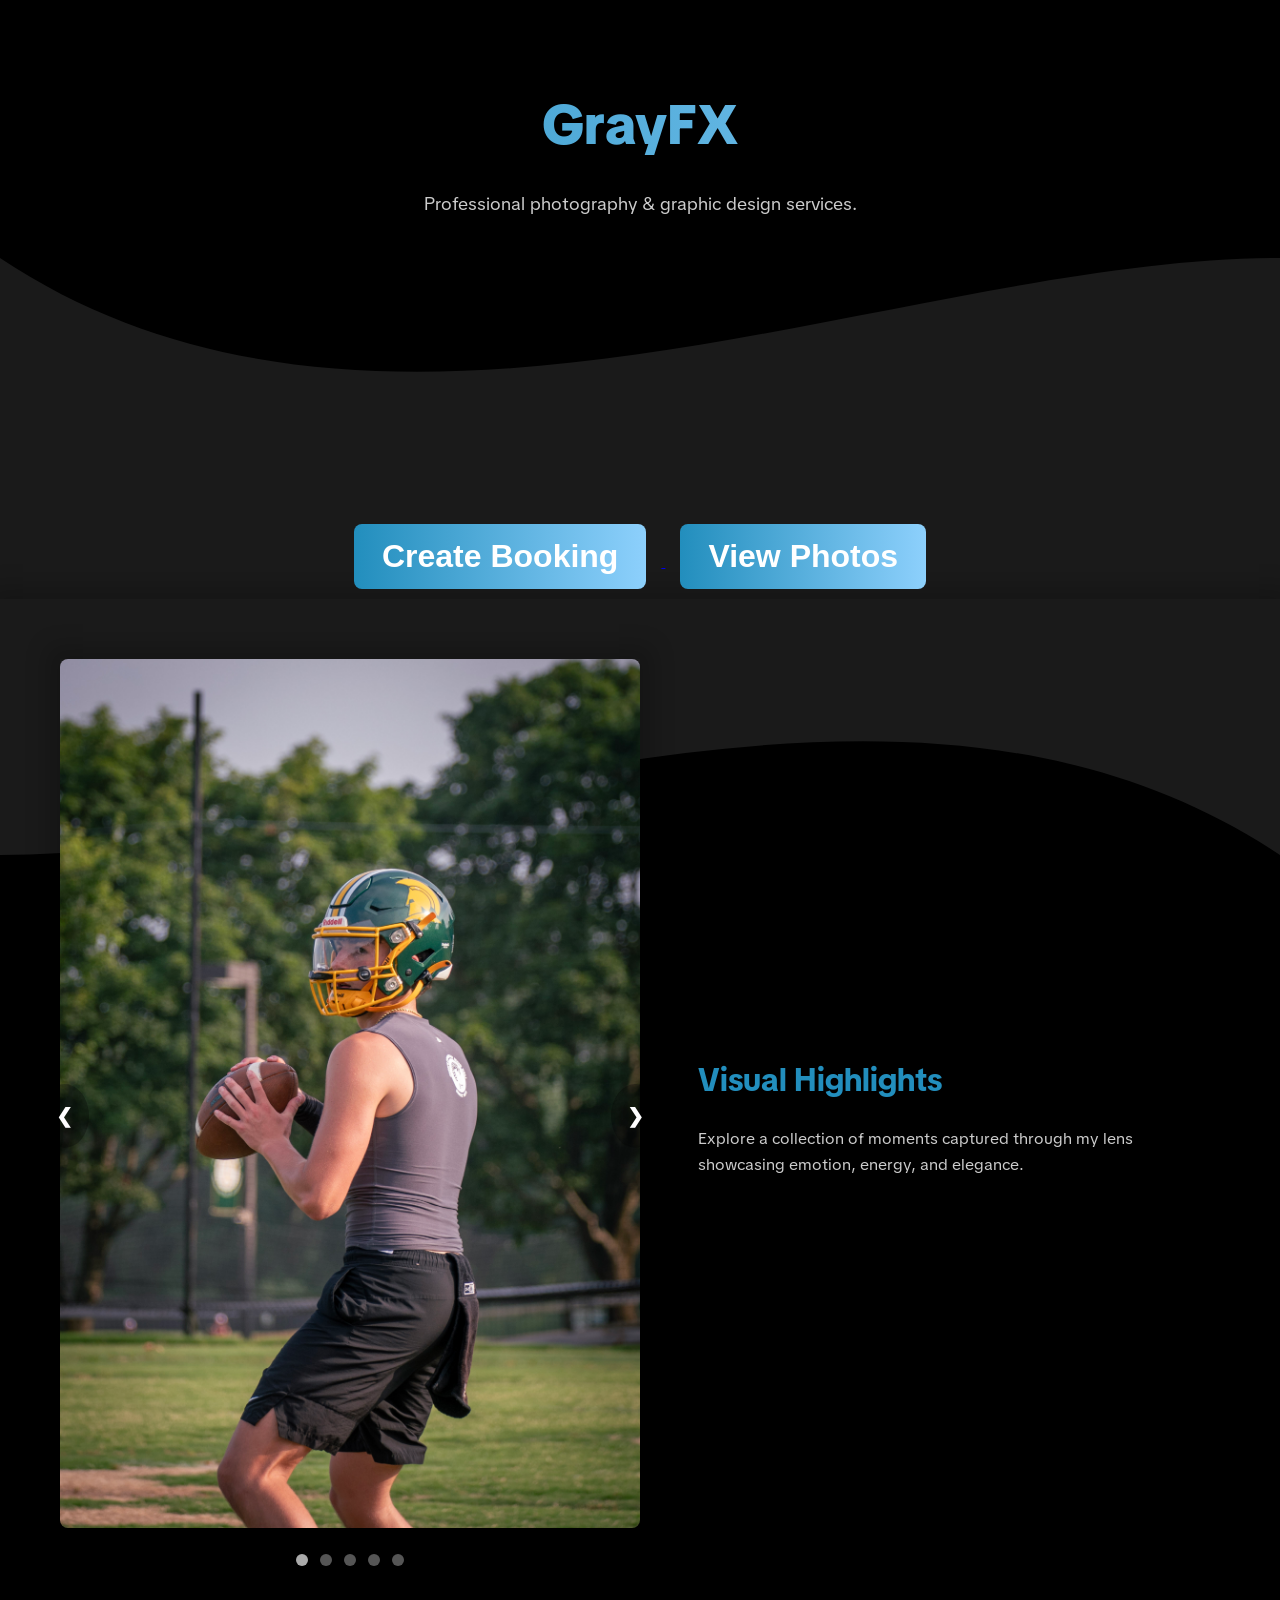
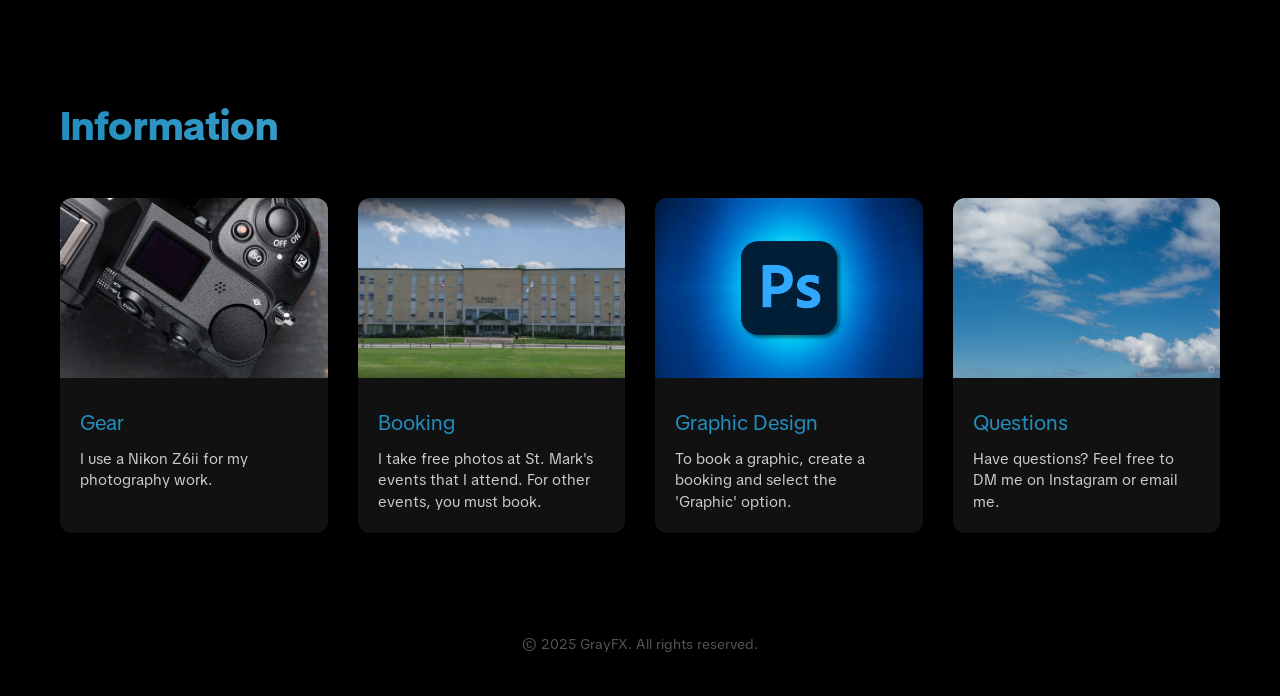
==== commit c25adbfa: "Update index.html" ====
--- a/index.html
+++ b/index.html
@@ -279,7 +279,7 @@
             <div class="container">
                 <div class="site-title">GrayFX</div>
                 <p style="color: var(--muted-text); font-size: 1.1rem; max-width: 600px; margin: 0 auto">
-                    Professional photography & graphic design services — booking made easy.
+                    Professional photography & graphic design services.
                 </p>
             </div>
         </section>
@@ -340,7 +340,7 @@
                 <div class="slideshow-text">
                     <h2 class="slideshow-title">Visual Highlights</h2>
                     <p class="slideshow-caption">
-                        Explore a curated collection of moments captured through my lens—showcasing emotion, energy, and
+                        Explore a collection of moments captured through my lens showcasing emotion, energy, and
                         elegance.
                     </p>
                 </div>
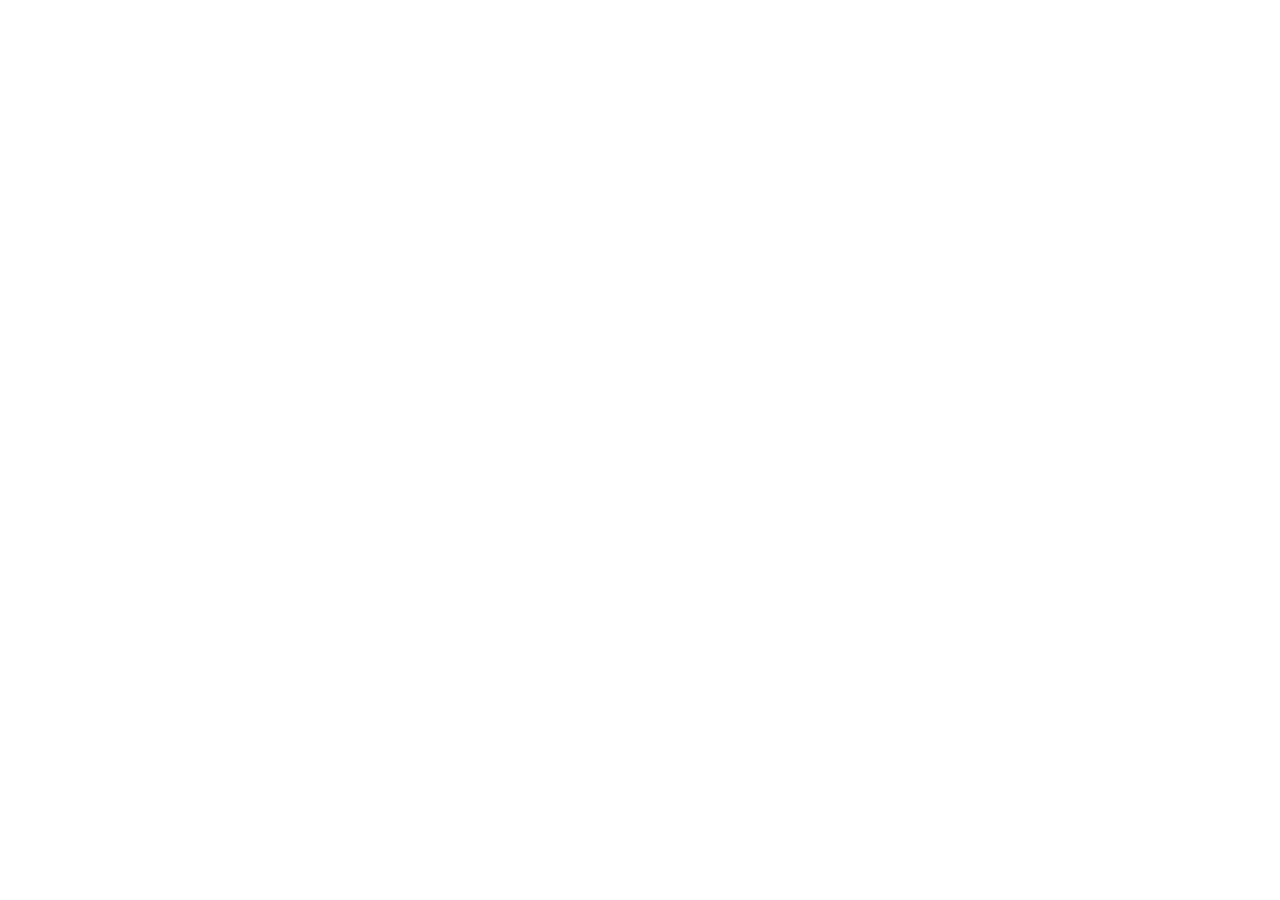
==== commit 29cb4cd6: "[skip lovable] Use tech stack vite_react_shadcn_ts_20250728_minor" ====
--- a/index.html
+++ b/index.html
@@ -1,429 +1,24 @@
 <!doctype html>
 <html lang="en">
-    <head>
-        <meta charset="UTF-8" />
-        <meta name="viewport" content="width=device-width, initial-scale=1" />
-        <title>GrayFX</title>
-        <link rel="preconnect" href="https://fonts.googleapis.com" />
-        <link rel="preconnect" href="https://fonts.gstatic.com" crossorigin />
-        <link
-            href="https://fonts.googleapis.com/css2?family=TikTok+Sans:wght@400;600;800&display=swap"
-            rel="stylesheet" />
-        <style>
-            .svg-1 {
-                display: inline-block;
-                position: absolute;
-                left: 0;
-            }
-            .svg-2 {
-                left: 0;
-                margin-top: -80%;
-                display: block;
-            }
-            .dg-container {
-                display: inline-block;
-                position: relative;
-                width: 100%;
-                vertical-align: middle;
-                overflow: hidden;
-            }
-            :root {
-                --primary: #228ebd;
-                --dark: #000;
-                --light-text: #ffffff;
-                --muted-text: #cccccc;
-                --section-padding: 60px 20px;
-                --max-width: 1200px;
-            }
+  <head>
+    <meta charset="UTF-8" />
+    <meta name="viewport" content="width=device-width, initial-scale=1.0" />
+    <title>grayfx-portfolio-showcase</title>
+    <meta name="description" content="Lovable Generated Project" />
+    <meta name="author" content="Lovable" />
 
-            * {
-                box-sizing: border-box;
-                margin: 0;
-                padding: 0;
-            }
+    <meta property="og:title" content="grayfx-portfolio-showcase" />
+    <meta property="og:description" content="Lovable Generated Project" />
+    <meta property="og:type" content="website" />
+    <meta property="og:image" content="https://lovable.dev/opengraph-image-p98pqg.png" />
 
-            body {
-                font-family: "TikTok Sans", sans-serif;
-                color: var(--light-text);
-                background-color: var(--dark);
-                line-height: 1.6;
-            }
+    <meta name="twitter:card" content="summary_large_image" />
+    <meta name="twitter:site" content="@lovable_dev" />
+    <meta name="twitter:image" content="https://lovable.dev/opengraph-image-p98pqg.png" />
+  </head>
 
-            .container {
-                max-width: var(--max-width);
-                margin: 0 auto;
-                padding: 0 20px;
-            }
-
-            .hero {
-                background-color: var(--dark);
-                padding: 80px 20px 40px;
-                text-align: center;
-            }
-
-            .site-title {
-                font-size: 3.5rem;
-                font-weight: 800;
-                background: linear-gradient(to right, #228ebd, #8dd0fc);
-                -webkit-background-clip: text;
-                -webkit-text-fill-color: transparent;
-                margin-bottom: 20px;
-            }
-
-            .buttons-section {
-                background-color: #1a1a1a;
-                text-align: center;
-            }
-
-            .btn {
-                margin: 10px 15px;
-                padding: 14px 28px;
-                font-size: 2rem;
-                font-weight: 600;
-                color: #fff;
-                background: linear-gradient(to right, #228ebd, #8dd0fc);
-                border: none;
-                border-radius: 8px;
-                transition:
-                    transform 0.2s,
-                    box-shadow 0.2s;
-            }
-
-            .btn:hover {
-                transform: translateY(-3px);
-                box-shadow: 0 6px 15px rgba(0, 0, 0, 0.3);
-            }
-
-            /* Slideshow section */
-            .slideshow {
-                background-color: var(--dark);
-                padding: var(--section-padding);
-                box-shadow: 0px 0px 22px 12px rgba(0, 0, 0, 0.2);
-            }
-
-            .slideshow-flex {
-                display: flex;
-                align-items: center;
-                justify-content: space-between;
-                gap: 40px;
-                flex-wrap: wrap;
-            }
-
-            .slideshow-container {
-                flex: 1 1 500px;
-                max-width: 50%;
-                position: relative;
-                box-shadow: 0px 0px 22px 12px rgba(0, 0, 0, 0.2);
-            }
-
-            .slideshow-text {
-                flex: 1 1 400px;
-                max-width: 45%;
-            }
-
-            .slideshow-title {
-                font-size: 2rem;
-                color: var(--primary);
-                margin-bottom: 20px;
-            }
-
-            .slideshow-caption {
-                font-size: 1rem;
-                color: var(--muted-text);
-                line-height: 1.6;
-            }
-
-            .mySlides {
-                display: none;
-            }
-            .mySlides img {
-                width: 100%;
-                display: block;
-                border-radius: 8px;
-            }
-
-            .prev,
-            .next {
-                position: absolute;
-                top: 50%;
-                padding: 16px;
-                color: white;
-                font-size: 20px;
-                font-weight: bold;
-                cursor: pointer;
-                user-select: none;
-                background: rgba(0, 0, 0, 0.3);
-                border-radius: 50%;
-                transform: translateY(-50%);
-            }
-            .next {
-                right: -20px;
-            }
-            .prev {
-                left: -20px;
-            }
-
-            .dot-container {
-                text-align: center;
-                margin-top: 20px;
-            }
-
-            .dot {
-                cursor: pointer;
-                height: 12px;
-                width: 12px;
-                margin: 0 4px;
-                background: #555;
-                border-radius: 50%;
-                display: inline-block;
-                transition: background 0.3s;
-            }
-
-            .dot.active,
-            .dot:hover {
-                background: #aaa;
-            }
-
-            /* Info section */
-            .info-section {
-                background-color: var(--dark);
-                padding: var(--section-padding);
-            }
-
-            .info-grid {
-                display: grid;
-                grid-template-columns: repeat(auto-fit, minmax(240px, 1fr));
-                gap: 30px;
-                max-width: var(--max-width);
-                margin: 0 auto;
-            }
-
-            .panel {
-                background: #111;
-                border-radius: 12px;
-                overflow: hidden;
-                transition:
-                    transform 0.2s,
-                    box-shadow 0.2s;
-            }
-
-            .panel:hover {
-                transform: translateY(-4px);
-                box-shadow: 0 8px 20px rgba(0, 0, 0, 0.6);
-            }
-
-            .panel img {
-                width: 100%;
-                height: 180px;
-                object-fit: cover;
-            }
-
-            .panel-content {
-                padding: 20px;
-            }
-
-            .panel-title {
-                font-size: 1.3rem;
-                color: var(--primary);
-                margin-bottom: 10px;
-            }
-
-            .panel-text {
-                color: var(--muted-text);
-                font-size: 0.95rem;
-                line-height: 1.4;
-            }
-
-            footer {
-                background: var(--dark);
-                padding: 40px 20px;
-                text-align: center;
-                font-size: 0.9rem;
-                color: #555;
-            }
-
-            @media (max-width: 768px) {
-                .site-title {
-                    font-size: 2.75rem;
-                }
-                .btn {
-                    padding: 12px 24px;
-                    font-size: 1rem;
-                }
-
-                .slideshow-flex {
-                    flex-direction: column;
-                    text-align: center;
-                }
-
-                .slideshow-container,
-                .slideshow-text {
-                    max-width: 100%;
-                }
-
-                .slideshow-title {
-                    margin-top: 30px;
-                    font-size: 1.6rem;
-                }
-
-                .panel img {
-                    height: 150px;
-                }
-            }
-        </style>
-    </head>
-
-    <body>
-        <!-- Hero -->
-        <section class="hero">
-            <div class="container">
-                <div class="site-title">GrayFX</div>
-                <p style="color: var(--muted-text); font-size: 1.1rem; max-width: 600px; margin: 0 auto">
-                    Professional photography & graphic design services.
-                </p>
-            </div>
-        </section>
-
-        <!-- Buttons -->
-        <div class="dg-container">
-            <svg
-                class="svg-2"
-                viewBox="0 0 500 500"
-                preserveAspectRatio="xMinYMin meet"
-                style="transform: scaleY(-1); transform: scale(-1)">
-                <path d="M0,100 C150,100 350,0 500,100 L500,00 L0,0 Z" style="stroke: none; fill: #1a1a1a"></path>
-            </svg>
-        </div>
-        <section class="buttons-section">
-            <div class="container">
-                <a
-                    class="btnhold"
-                    href="https://docs.google.com/forms/d/e/1FAIpQLSdxWa_-aRoqwwQq-hvl-vgaPsF5F_NBL4jzdLC981Zwb63j2g/viewform?usp=header">
-                    <button class="btn">Create Booking</button>
-                </a>
-                <a href="https://grayflickz.myportfolio.com/" class="btnhold">
-                    <button class="btn">View Photos</button>
-                </a>
-            </div>
-        </section>
-
-        <div class="container">
-            <svg class="svg-1" viewBox="0 0 500 500" preserveAspectRatio="xMinYMin meet">
-                <path d="M0,100 C150,100 350,0 500,100 L500,00 L0,0 Z" style="stroke: none; fill: #1a1a1a"></path>
-            </svg>
-        </div>
-
-        <!-- Slideshow Section -->
-        <section class="slideshow">
-            <div class="container slideshow-flex">
-                <!-- Slideshow (left) -->
-                <div class="slideshow-container">
-                    <div class="mySlides"><img src="images/photo1.jpg" alt="Showcase photo 1" /></div>
-                    <div class="mySlides"><img src="images/photo2.jpg" alt="Showcase photo 2" /></div>
-                    <div class="mySlides"><img src="images/photo3.jpg" alt="Showcase photo 3" /></div>
-                    <div class="mySlides"><img src="images/photo4.jpg" alt="Showcase photo 4" /></div>
-                    <div class="mySlides"><img src="images/photo5.jpg" alt="Showcase photo 5" /></div>
-
-                    <a class="prev" onclick="plusSlides(-1)">❮</a>
-                    <a class="next" onclick="plusSlides(1)">❯</a>
-
-                    <div class="dot-container">
-                        <span class="dot" onclick="currentSlide(1)"></span>
-                        <span class="dot" onclick="currentSlide(2)"></span>
-                        <span class="dot" onclick="currentSlide(3)"></span>
-                        <span class="dot" onclick="currentSlide(4)"></span>
-                        <span class="dot" onclick="currentSlide(5)"></span>
-                    </div>
-                </div>
-
-                <!-- Text (right) -->
-                <div class="slideshow-text">
-                    <h2 class="slideshow-title">Visual Highlights</h2>
-                    <p class="slideshow-caption">
-                        Explore a collection of moments captured through my lens showcasing emotion, energy, and
-                        elegance.
-                    </p>
-                </div>
-            </div>
-        </section>
-
-        <!-- Info Section -->
-        <section class="info-section">
-            <div class="container">
-                <div class="site-title" style="font-size: 2.5rem; margin-bottom: 40px">Information</div>
-                <div class="info-grid">
-                    <div class="panel">
-                        <img src="images/nikonz62.jpeg" alt="Nikon Z6ii" />
-                        <div class="panel-content">
-                            <div class="panel-title">Gear</div>
-                            <div class="panel-text">I use a Nikon Z6ii for my photography work.</div>
-                        </div>
-                    </div>
-
-                    <div class="panel">
-                        <img src="images/stmarks.webp" alt="St. Mark's Events" />
-                        <div class="panel-content">
-                            <div class="panel-title">Booking</div>
-                            <div class="panel-text">
-                                I take free photos at St. Mark's events that I attend. For other events, you must book.
-                            </div>
-                        </div>
-                    </div>
-
-                    <div class="panel">
-                        <img src="images/photoshop.avif" alt="Graphic Design" />
-                        <div class="panel-content">
-                            <div class="panel-title">Graphic Design</div>
-                            <div class="panel-text">
-                                To book a graphic, create a booking and select the 'Graphic' option.
-                            </div>
-                        </div>
-                    </div>
-
-                    <div class="panel">
-                        <img src="images/sky.jpg" alt="Contact" />
-                        <div class="panel-content">
-                            <div class="panel-title">Questions</div>
-                            <div class="panel-text">Have questions? Feel free to DM me on Instagram or email me.</div>
-                        </div>
-                    </div>
-                </div>
-            </div>
-        </section>
-
-        <!-- Footer -->
-        <footer>&copy; 2025 GrayFX. All rights reserved.</footer>
-
-        <!-- Slideshow Script -->
-        <script>
-            let slideIndex = 1;
-            showSlides(slideIndex);
-
-            function plusSlides(n) {
-                showSlides((slideIndex += n));
-            }
-            function currentSlide(n) {
-                showSlides((slideIndex = n));
-            }
-
-            function showSlides(n) {
-                let i;
-                const slides = document.getElementsByClassName("mySlides");
-                const dots = document.getElementsByClassName("dot");
-
-                if (n > slides.length) slideIndex = 1;
-                if (n < 1) slideIndex = slides.length;
-
-                for (i = 0; i < slides.length; i++) {
-                    slides[i].style.display = "none";
-                }
-                for (i = 0; i < dots.length; i++) {
-                    dots[i].className = dots[i].className.replace(" active", "");
-                }
-
-                slides[slideIndex - 1].style.display = "block";
-                dots[slideIndex - 1].className += " active";
-            }
-        </script>
-    </body>
+  <body>
+    <div id="root"></div>
+    <script type="module" src="/src/main.tsx"></script>
+  </body>
 </html>
